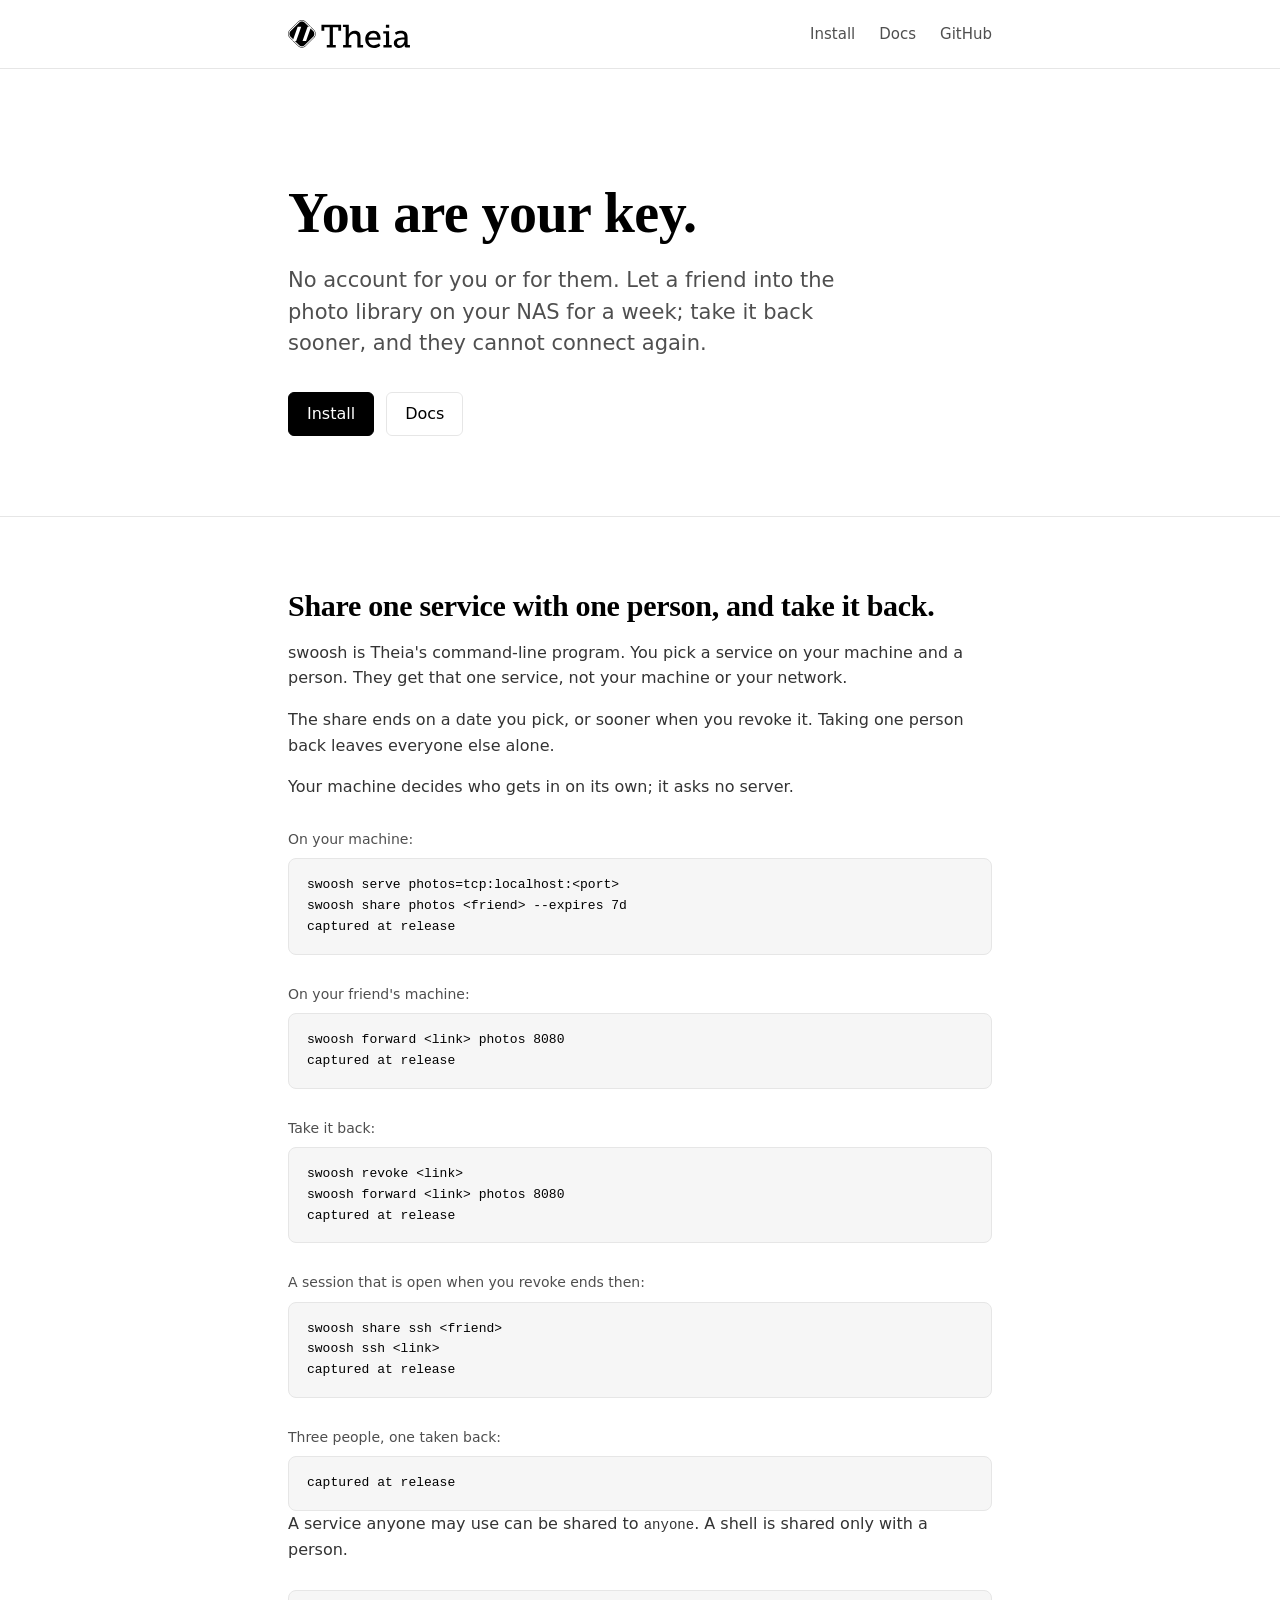
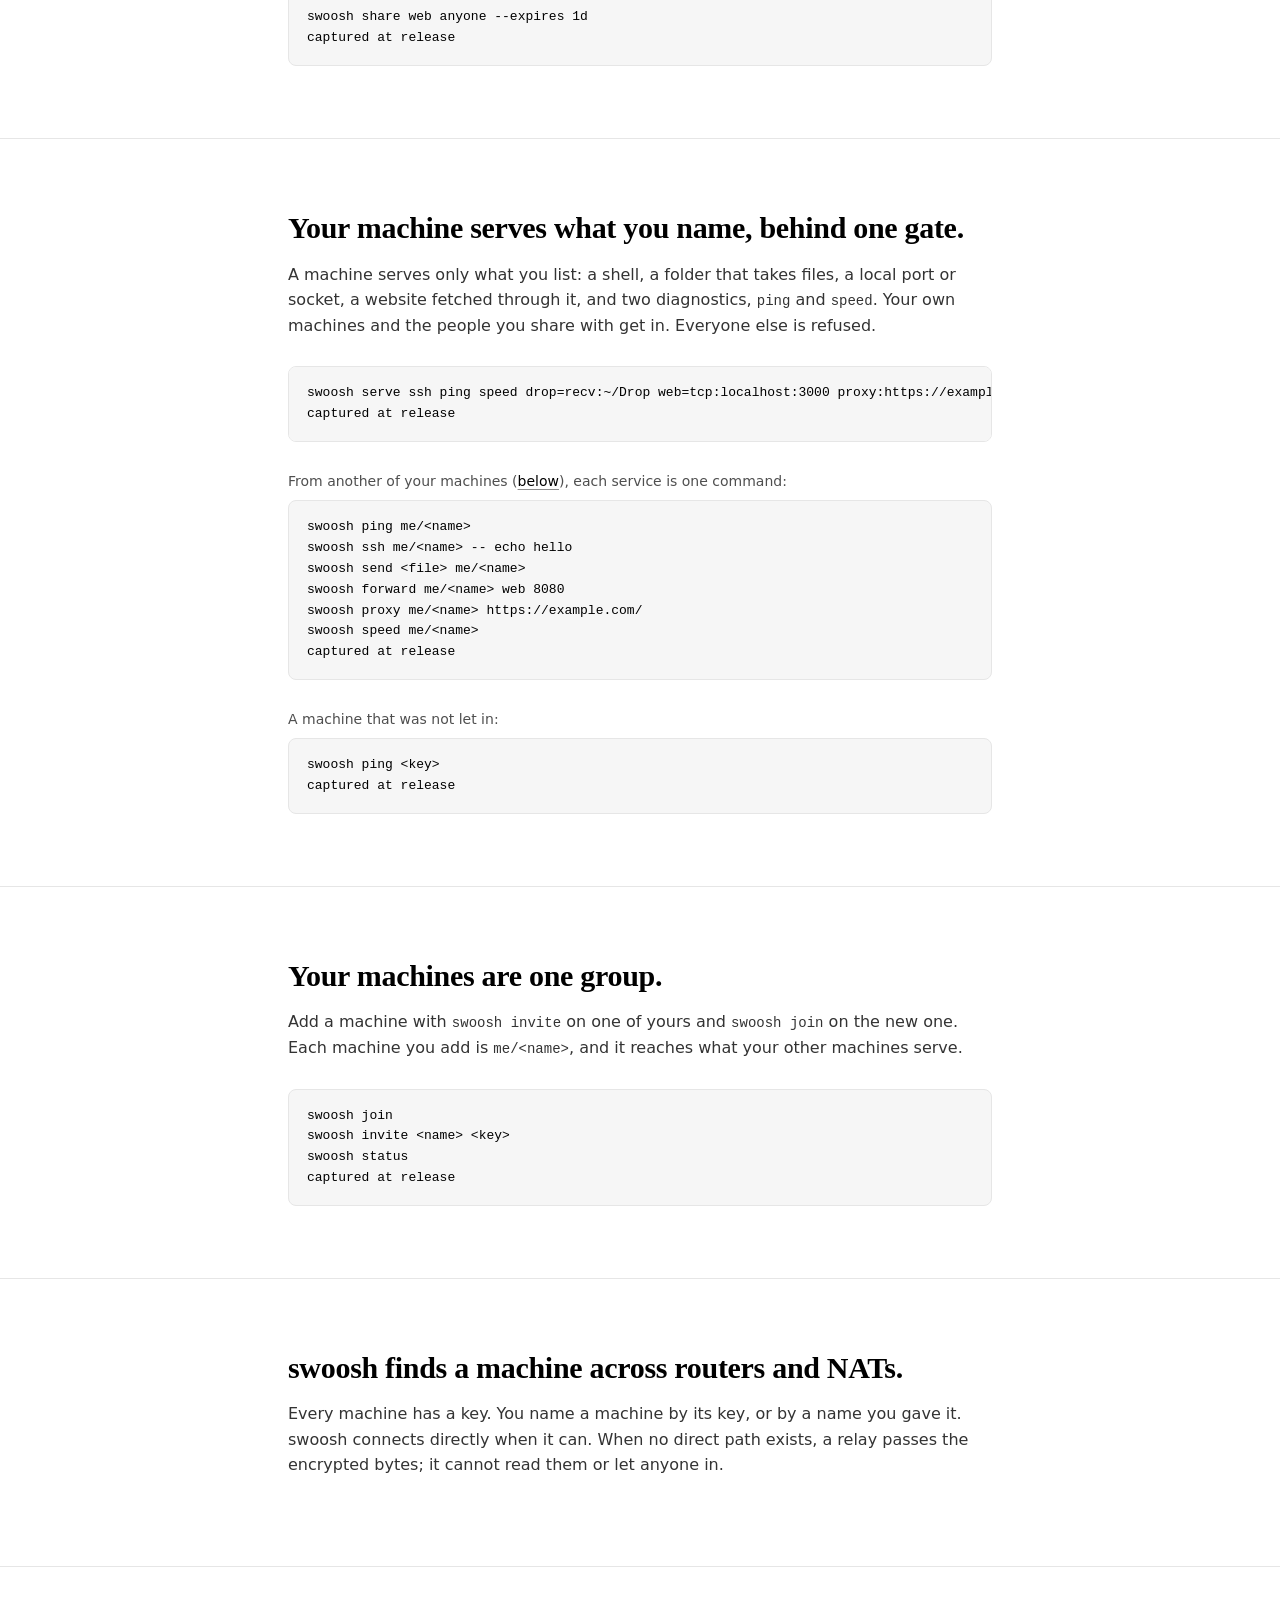
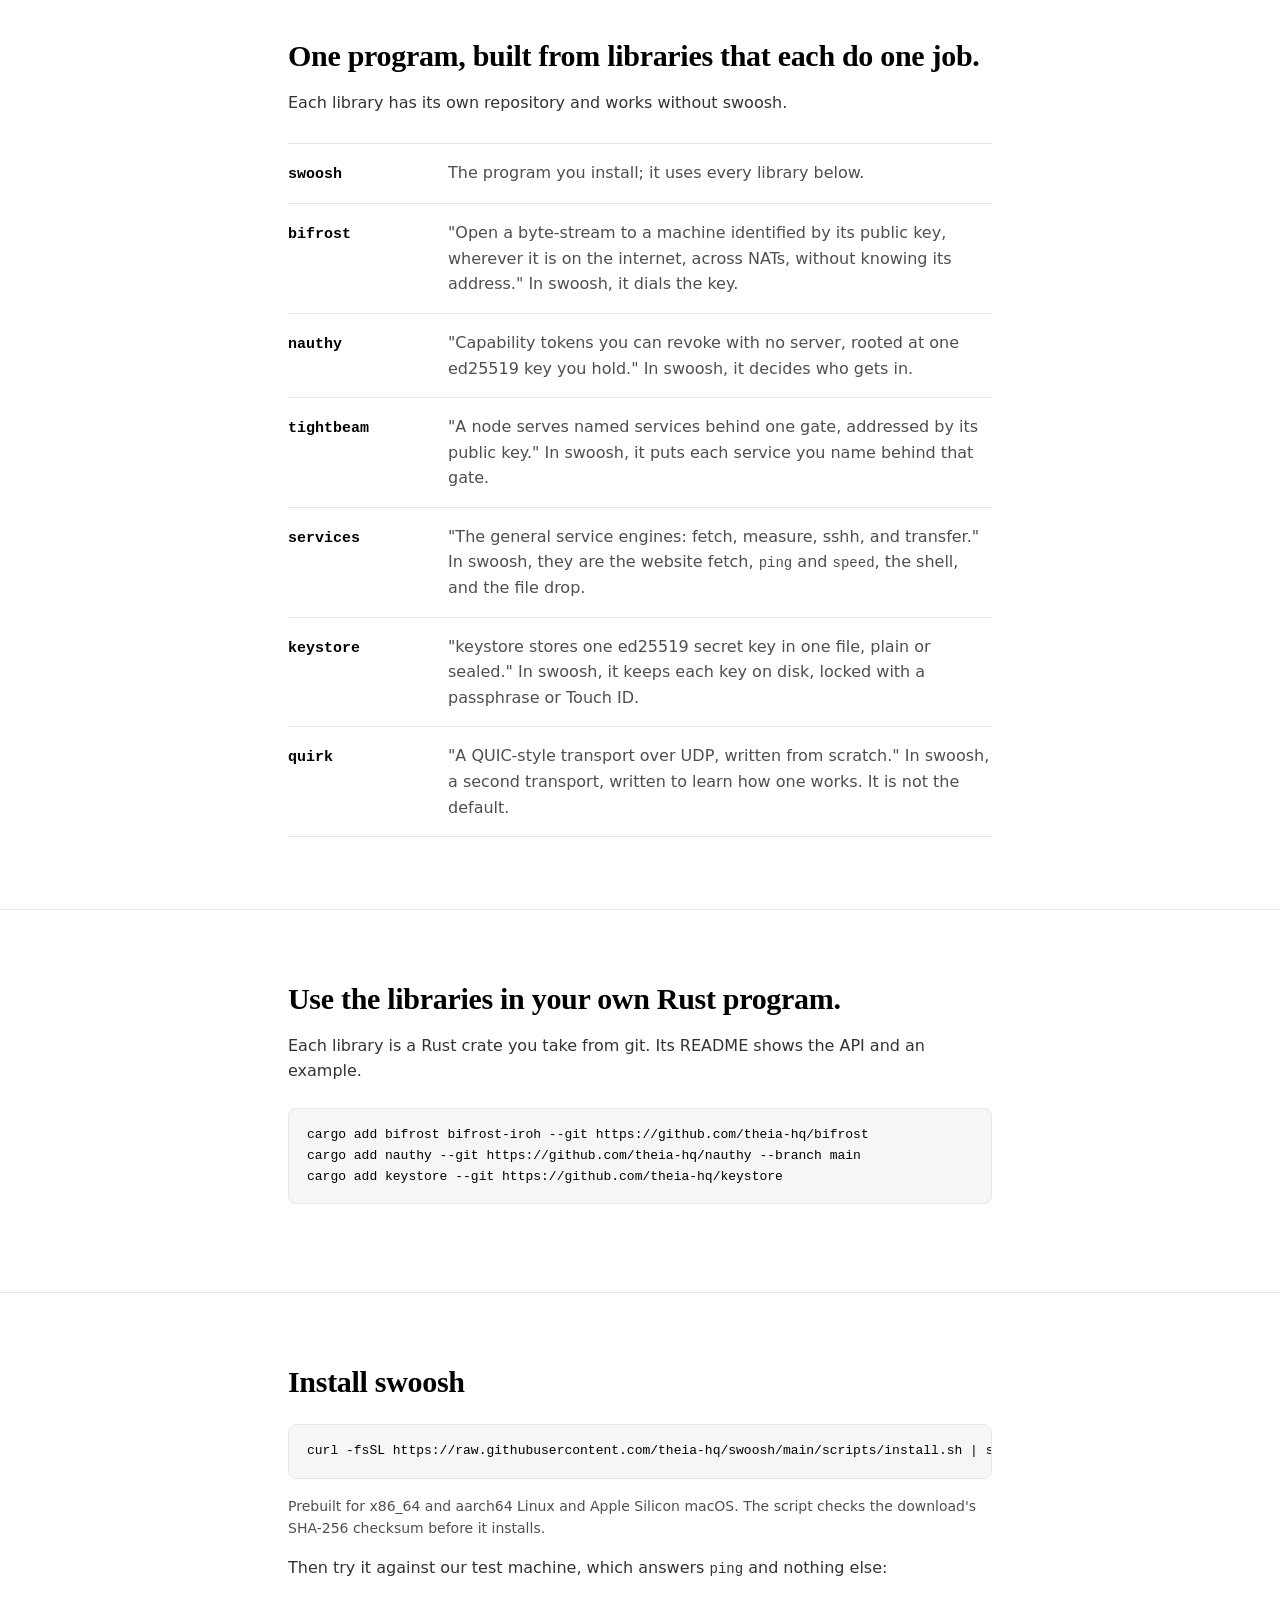
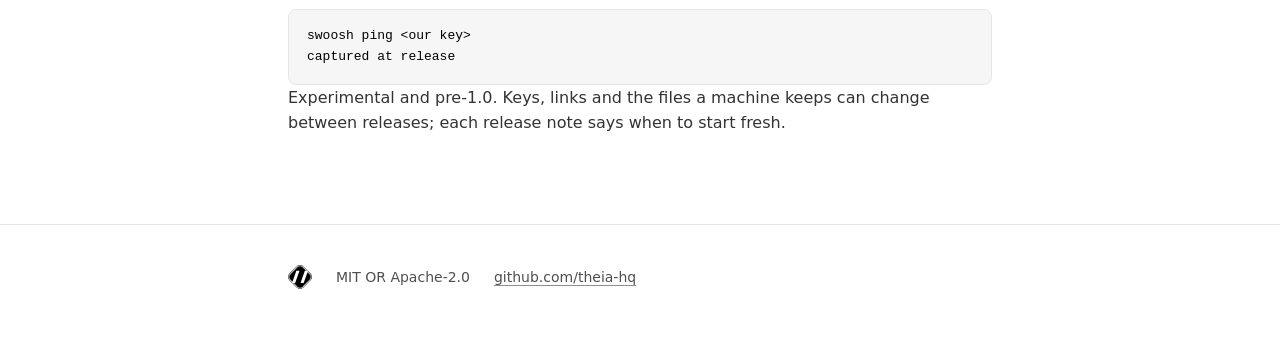
==== index.html @ 01c1840d "Add the org landing page" ====
<!doctype html>
<html lang="en">
<head>
  <meta charset="utf-8">
  <meta name="viewport" content="width=device-width, initial-scale=1">
  <meta name="color-scheme" content="light dark">
  <meta name="theme-color" media="(prefers-color-scheme: light)" content="#ffffff">
  <meta name="theme-color" media="(prefers-color-scheme: dark)" content="#000000">

  <title>Theia: you are your key</title>
  <meta name="description" content="Share one service on your machine with one person until a date you pick, and take it back. No account for either of you.">
  <meta property="og:type" content="website">
  <meta property="og:title" content="Theia">
  <meta property="og:description" content="Share one service on your machine with one person until a date you pick, and take it back. No account for either of you.">

  <link rel="icon" href="favicon.ico" sizes="any">
  <link rel="apple-touch-icon" href="apple-touch-icon.png">

  <link rel="stylesheet" href="style.css">
</head>
<body>

<header class="site-header">
  <div class="wrap site-header__inner">
    <a class="brand" href="./">
      <picture>
        <source srcset="assets/logo-white.svg" media="(prefers-color-scheme: dark)">
        <img src="assets/logo.svg" alt="Theia" width="895" height="205">
      </picture>
    </a>
    <nav aria-label="Primary">
      <ul class="nav">
        <li><a href="#install">Install</a></li>
        <li><a href="https://github.com/theia-hq/swoosh/blob/main/docs/getting-started.md">Docs</a></li>
        <li><a href="https://github.com/theia-hq">GitHub</a></li>
      </ul>
    </nav>
  </div>
</header>

<main>

  <section class="hero" aria-labelledby="hero-title">
    <div class="wrap">
      <h1 id="hero-title">You are your key.</h1>
      <p class="lede">No account for you or for them. Let a friend into the photo library on your NAS for a week; take it back sooner, and they cannot connect again.</p>
      <p class="actions">
        <a class="button" href="#install">Install</a>
        <a class="button button--quiet" href="https://github.com/theia-hq/swoosh/blob/main/docs/getting-started.md">Docs</a>
      </p>
    </div>
  </section>

  <section id="share" aria-labelledby="share-title">
    <div class="wrap">
      <h2 id="share-title">Share one service with one person, and take it back.</h2>
      <p>swoosh is Theia's command-line program. You pick a service on your machine and a person. They get that one service, not your machine or your network.</p>
      <p>The share ends on a date you pick, or sooner when you revoke it. Taking one person back leaves everyone else alone.</p>
      <p>Your machine decides who gets in on its own; it asks no server.</p>

      <figure class="term">
        <figcaption>On your machine:</figcaption>
        <pre><code>swoosh serve photos=tcp:localhost:&lt;port&gt;
swoosh share photos &lt;friend&gt; --expires 7d
captured at release</code></pre>
      </figure>

      <figure class="term">
        <figcaption>On your friend's machine:</figcaption>
        <pre><code>swoosh forward &lt;link&gt; photos 8080
captured at release</code></pre>
      </figure>

      <figure class="term">
        <figcaption>Take it back:</figcaption>
        <pre><code>swoosh revoke &lt;link&gt;
swoosh forward &lt;link&gt; photos 8080
captured at release</code></pre>
      </figure>

      <figure class="term">
        <figcaption>A session that is open when you revoke ends then:</figcaption>
        <pre><code>swoosh share ssh &lt;friend&gt;
swoosh ssh &lt;link&gt;
captured at release</code></pre>
      </figure>

      <figure class="term">
        <figcaption>Three people, one taken back:</figcaption>
        <pre><code>captured at release</code></pre>
      </figure>

      <p>A service anyone may use can be shared to <code>anyone</code>. A shell is shared only with a person.</p>

      <figure class="term">
        <pre><code>swoosh share web anyone --expires 1d
captured at release</code></pre>
      </figure>

    </div>
  </section>

  <section id="serve" aria-labelledby="serve-title">
    <div class="wrap">
      <h2 id="serve-title">Your machine serves what you name, behind one gate.</h2>
      <p>A machine serves only what you list: a shell, a folder that takes files, a local port or socket, a website fetched through it, and two diagnostics, <code>ping</code> and <code>speed</code>. Your own machines and the people you share with get in. Everyone else is refused.</p>

      <figure class="term">
        <pre><code>swoosh serve ssh ping speed drop=recv:~/Drop web=tcp:localhost:3000 proxy:https://example.com
captured at release</code></pre>
      </figure>

      <figure class="term">
        <figcaption>From another of your machines (<a href="#machines">below</a>), each service is one command:</figcaption>
        <pre><code>swoosh ping me/&lt;name&gt;
swoosh ssh me/&lt;name&gt; -- echo hello
swoosh send &lt;file&gt; me/&lt;name&gt;
swoosh forward me/&lt;name&gt; web 8080
swoosh proxy me/&lt;name&gt; https://example.com/
swoosh speed me/&lt;name&gt;
captured at release</code></pre>
      </figure>

      <figure class="term">
        <figcaption>A machine that was not let in:</figcaption>
        <pre><code>swoosh ping &lt;key&gt;
captured at release</code></pre>
      </figure>
    </div>
  </section>

  <section id="machines" aria-labelledby="machines-title">
    <div class="wrap">
      <h2 id="machines-title">Your machines are one group.</h2>
      <p>Add a machine with <code>swoosh invite</code> on one of yours and <code>swoosh join</code> on the new one. Each machine you add is <code>me/&lt;name&gt;</code>, and it reaches what your other machines serve.</p>

      <figure class="term">
        <pre><code>swoosh join
swoosh invite &lt;name&gt; &lt;key&gt;
swoosh status
captured at release</code></pre>
      </figure>
    </div>
  </section>

  <section id="reach" aria-labelledby="reach-title">
    <div class="wrap">
      <h2 id="reach-title">swoosh finds a machine across routers and NATs.</h2>
      <p>Every machine has a key. You name a machine by its key, or by a name you gave it. swoosh connects directly when it can. When no direct path exists, a relay passes the encrypted bytes; it cannot read them or let anyone in.</p>
    </div>
  </section>

  <section id="family" aria-labelledby="family-title">
    <div class="wrap">
      <h2 id="family-title">One program, built from libraries that each do one job.</h2>
      <p>Each library has its own repository and works without swoosh.</p>
      <dl class="family">
        <div class="family__item">
          <dt><a href="https://github.com/theia-hq/swoosh">swoosh</a></dt>
          <dd>The program you install; it uses every library below.</dd>
        </div>
        <div class="family__item">
          <dt><a href="https://github.com/theia-hq/bifrost">bifrost</a></dt>
          <dd>"Open a byte-stream to a machine identified by its public key, wherever it is on the internet, across NATs, without knowing its address." In swoosh, it dials the key.</dd>
        </div>
        <div class="family__item">
          <dt><a href="https://github.com/theia-hq/nauthy">nauthy</a></dt>
          <dd>"Capability tokens you can revoke with no server, rooted at one ed25519 key you hold." In swoosh, it decides who gets in.</dd>
        </div>
        <div class="family__item">
          <dt><a href="https://github.com/theia-hq/tightbeam">tightbeam</a></dt>
          <dd>"A node serves named services behind one gate, addressed by its public key." In swoosh, it puts each service you name behind that gate.</dd>
        </div>
        <div class="family__item">
          <dt><a href="https://github.com/theia-hq/services">services</a></dt>
          <dd>"The general service engines: fetch, measure, sshh, and transfer." In swoosh, they are the website fetch, <code>ping</code> and <code>speed</code>, the shell, and the file drop.</dd>
        </div>
        <div class="family__item">
          <dt><a href="https://github.com/theia-hq/keystore">keystore</a></dt>
          <dd>"keystore stores one ed25519 secret key in one file, plain or sealed." In swoosh, it keeps each key on disk, locked with a passphrase or Touch ID.</dd>
        </div>
        <div class="family__item">
          <dt><a href="https://github.com/theia-hq/quirk">quirk</a></dt>
          <dd>"A QUIC-style transport over UDP, written from scratch." In swoosh, a second transport, written to learn how one works. It is not the default.</dd>
        </div>
      </dl>
    </div>
  </section>

  <section id="builders" aria-labelledby="builders-title">
    <div class="wrap">
      <h2 id="builders-title">Use the libraries in your own Rust program.</h2>
      <p>Each library is a Rust crate you take from git. Its README shows the API and an example.</p>
      <pre class="code"><code>cargo add bifrost bifrost-iroh --git https://github.com/theia-hq/bifrost
cargo add nauthy --git https://github.com/theia-hq/nauthy --branch main
cargo add keystore --git https://github.com/theia-hq/keystore</code></pre>
    </div>
  </section>


  <section id="install" aria-labelledby="install-title">
    <div class="wrap">
      <h2 id="install-title">Install swoosh</h2>
      <pre class="code"><code>curl -fsSL https://raw.githubusercontent.com/theia-hq/swoosh/main/scripts/install.sh | sh</code></pre>
      <p class="meta">Prebuilt for x86_64 and aarch64 Linux and Apple Silicon macOS. The script checks the download's SHA-256 checksum before it installs.</p>

      <p>Then try it against our test machine, which answers <code>ping</code> and nothing else:</p>
      <figure class="term">
        <pre><code>swoosh ping &lt;our key&gt;
captured at release</code></pre>
      </figure>

      <p>Experimental and pre-1.0. Keys, links and the files a machine keeps can change between releases; each release note says when to start fresh.</p>
    </div>
  </section>

</main>

<footer class="site-footer">
  <div class="wrap site-footer__inner">
    <picture class="site-footer__mark">
      <source srcset="assets/icon-white.svg" media="(prefers-color-scheme: dark)">
      <img src="assets/icon.svg" alt="" width="234" height="235">
    </picture>
    <p>MIT OR Apache-2.0</p>
    <p><a href="https://github.com/theia-hq">github.com/theia-hq</a></p>
  </div>
</footer>

</body>
</html>
---- style.css ----
/*
 * The org page. Monochrome to match the mark: black, white, and the brand greys #333333, #4F4F4F, #8D8D8D.
 * System fonts only: nothing on this page is loaded from anyone else (org-site.md, "No third-party requests").
 */

/* Palette. #8D8D8D is about 3.3:1 on white, under AA for body text, so light mode keeps it to rules and
   small meta; #4F4F4F carries secondary text. The hairline and code-surface greys are not brand greys:
   they are the lightest tones that still read as a line or a panel. */
:root {
  color-scheme: light dark;

  --bg: #ffffff;
  --fg: #000000;
  --text: #333333;
  --text-2: #4f4f4f;
  --muted: #8d8d8d;
  --rule: #e6e6e6;
  --surface: #f6f6f6;
  --surface-rule: #e6e6e6;

  --sans: system-ui, -apple-system, "Segoe UI", Roboto, "Helvetica Neue", Arial, sans-serif;
  --serif: ui-serif, "Iowan Old Style", "Charter", Georgia, Cambria, "Times New Roman", serif;
  --mono: ui-monospace, "SF Mono", SFMono-Regular, Menlo, Consolas, "Liberation Mono", monospace;

  /* One column, narrow enough to read in one pass; the 16px gutter holds at phone width. */
  --measure: 44rem;
  --gutter: 16px;
}

/* Dark mirrors the palette: on black, #8D8D8D clears AA (about 6.3:1), so it carries secondary text here.
   Body text is a step off pure white so long passages do not glare. */
@media (prefers-color-scheme: dark) {
  :root {
    --bg: #000000;
    --fg: #ffffff;
    --text: #e6e6e6;
    --text-2: #8d8d8d;
    --muted: #8d8d8d;
    --rule: #333333;
    --surface: #111111;
    --surface-rule: #333333;
  }
}

*,
*::before,
*::after {
  box-sizing: border-box;
}

html {
  -webkit-text-size-adjust: 100%;
  text-size-adjust: 100%;
}

body {
  margin: 0;
  background: var(--bg);
  color: var(--text);
  font-family: var(--sans);
  font-size: 1rem;
  line-height: 1.6;
  -webkit-font-smoothing: antialiased;
  /* A long token in copy must wrap, never push the page sideways on a phone. */
  overflow-wrap: break-word;
}

img {
  display: block;
  max-width: 100%;
  height: auto;
}

.wrap {
  max-width: calc(var(--measure) + 2 * var(--gutter));
  margin: 0 auto;
  padding: 0 var(--gutter);
}

/* Links: underlined and in the text color, so they read as links without a hue the palette lacks. */
a {
  color: var(--fg);
  text-decoration: underline;
  text-decoration-thickness: 1px;
  text-underline-offset: 0.2em;
  text-decoration-color: var(--muted);
}

a:hover {
  text-decoration-color: currentColor;
}

:focus-visible {
  outline: 2px solid var(--fg);
  outline-offset: 3px;
  border-radius: 2px;
}

/* Headings in a serif, set against sans body text; Roboto Slab would go here only if self-hosted. */
h1,
h2 {
  font-family: var(--serif);
  color: var(--fg);
  font-weight: 600;
  letter-spacing: -0.01em;
  line-height: 1.15;
  text-wrap: balance;
}

h1 {
  font-size: clamp(2.25rem, 1.6rem + 3vw, 3.5rem);
  margin: 0 0 1.25rem;
}

h2 {
  font-size: clamp(1.5rem, 1.3rem + 1vw, 1.875rem);
  margin: 0 0 1rem;
}

p {
  margin: 0 0 1rem;
}

/* Header: the wordmark and three links on one line, wrapping under it on the narrowest phones. */
.site-header {
  border-bottom: 1px solid var(--rule);
}

.site-header__inner {
  display: flex;
  flex-wrap: wrap;
  align-items: center;
  justify-content: space-between;
  gap: 0.75rem 1.5rem;
  padding-top: 1.25rem;
  padding-bottom: 1.25rem;
}

.brand {
  display: block;
  text-decoration: none;
}

.brand img {
  height: 28px;
  width: auto;
}

.nav {
  display: flex;
  gap: 1.5rem;
  margin: 0;
  padding: 0;
  list-style: none;
  font-size: 0.9375rem;
}

.nav a {
  color: var(--text-2);
  text-decoration: none;
}

.nav a:hover {
  color: var(--fg);
}

/* Hero: the H1 and the subline own the first screen; nothing decorates them. */
.hero {
  padding: clamp(3.5rem, 10vw, 7rem) 0 clamp(3rem, 8vw, 5rem);
}

.lede {
  font-size: clamp(1.125rem, 1.05rem + 0.4vw, 1.3125rem);
  line-height: 1.5;
  color: var(--text-2);
  max-width: 36rem;
  margin-bottom: 2rem;
}

.actions {
  display: flex;
  flex-wrap: wrap;
  gap: 0.75rem;
  margin: 0;
}

.button {
  display: inline-block;
  padding: 0.625rem 1.125rem;
  border: 1px solid var(--fg);
  border-radius: 6px;
  background: var(--fg);
  color: var(--bg);
  font-weight: 500;
  text-decoration: none;
  line-height: 1.4;
}

.button:hover {
  background: var(--text);
  border-color: var(--text);
}

.button--quiet {
  background: transparent;
  color: var(--fg);
  border-color: var(--rule);
}

.button--quiet:hover {
  background: transparent;
  border-color: var(--fg);
}

/* Sections: one hairline between each, and room to breathe; no cards, no icons. */
main > section:not(.hero) {
  border-top: 1px solid var(--rule);
  padding: clamp(2.75rem, 7vw, 4.5rem) 0;
}

/* Transcripts and code: plain text in <pre>, selectable and copyable. A long line scrolls inside its own
   block so the page itself never scrolls sideways. */
pre {
  margin: 0;
  padding: 1rem 1.125rem;
  overflow-x: auto;
  background: var(--surface);
  border: 1px solid var(--surface-rule);
  border-radius: 8px;
  color: var(--fg);
  font-family: var(--mono);
  font-size: 0.8125rem;
  line-height: 1.6;
  tab-size: 4;
  -webkit-overflow-scrolling: touch;
}

pre code {
  font: inherit;
  white-space: pre;
}

code {
  font-family: var(--mono);
  font-size: 0.875em;
}

/* Inline code in copy may hold a key or a URL; let it break rather than overflow. */
p code {
  overflow-wrap: anywhere;
}

pre.code {
  margin: 1.5rem 0 1rem;
}

.term {
  margin: 1.75rem 0 0;
}

.term figcaption {
  margin-bottom: 0.5rem;
  color: var(--text-2);
  font-size: 0.875rem;
}

.meta {
  color: var(--text-2);
  font-size: 0.875rem;
}

/* The limit: set apart by a rule on the left, not by color, so it reads as a plain statement of fact. */
.note {
  border-left: 2px solid var(--fg);
  padding: 0.25rem 0 0.25rem 1.25rem;
}

.note p:last-child {
  margin-bottom: 0;
}

/* The family: a definition list, one row per repo; two columns once there is room for them. */
.family {
  display: grid;
  grid-template-columns: 1fr;
  gap: 0;
  margin: 1.75rem 0 0;
  border-top: 1px solid var(--rule);
}

.family__item {
  display: grid;
  grid-template-columns: 1fr;
  gap: 0.25rem;
  padding: 1rem 0;
  border-bottom: 1px solid var(--rule);
}

.family dt {
  font-family: var(--mono);
  font-size: 0.9375rem;
  font-weight: 600;
}

.family dt a {
  text-decoration: none;
}

.family dt a:hover {
  text-decoration: underline;
}

.family dd {
  margin: 0;
  color: var(--text-2);
}

@media (min-width: 40rem) {
  .family__item {
    grid-template-columns: 8.5rem 1fr;
    gap: 1.5rem;
    align-items: baseline;
  }
}

/* Footer: small, quiet, the mark once more. */
.site-footer {
  border-top: 1px solid var(--rule);
  padding: 2.5rem 0 3rem;
  color: var(--text-2);
  font-size: 0.875rem;
}

.site-footer__inner {
  display: flex;
  flex-wrap: wrap;
  align-items: center;
  gap: 0.5rem 1.5rem;
}

.site-footer__inner p {
  margin: 0;
}

.site-footer__mark img {
  width: 24px;
  height: 24px;
}

.site-footer a {
  color: var(--text-2);
}

/* 404: one line and a way home, centered in the first screen. */
.notfound {
  padding: clamp(4rem, 14vw, 9rem) 0;
}
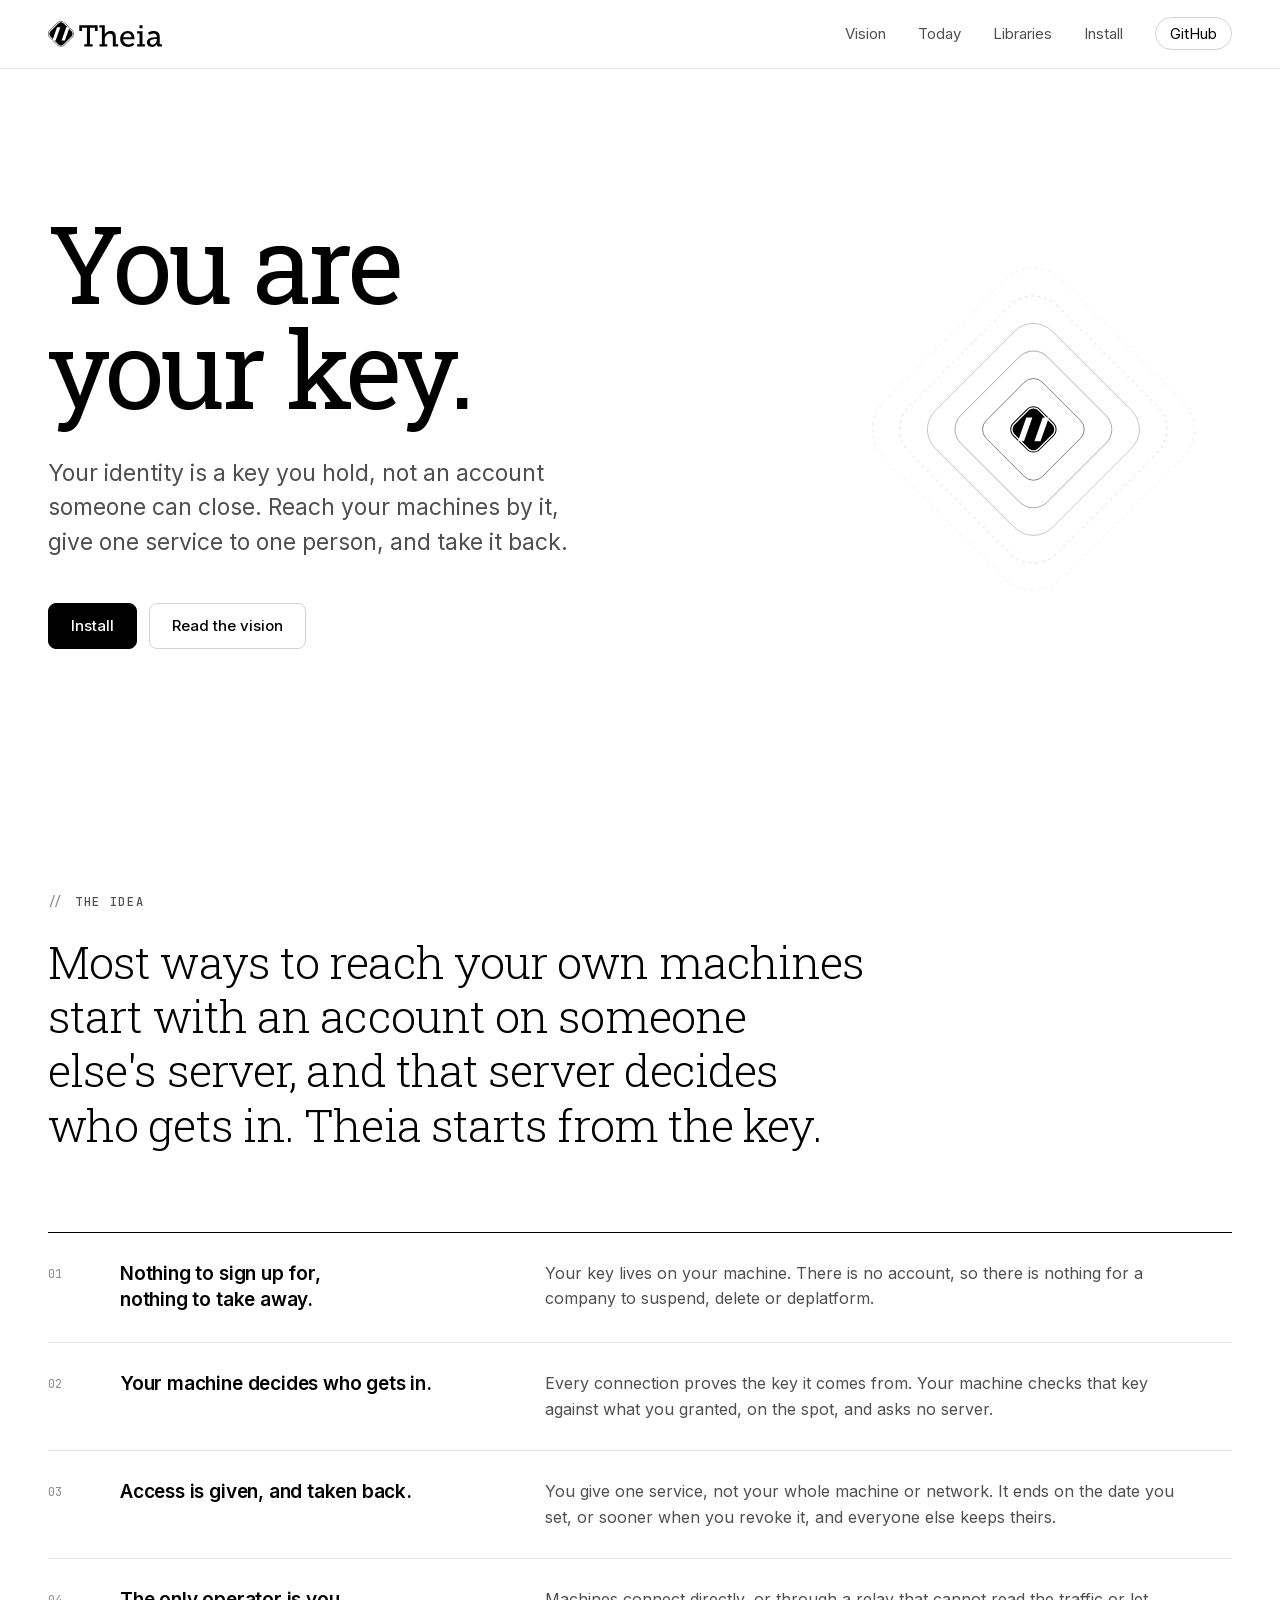
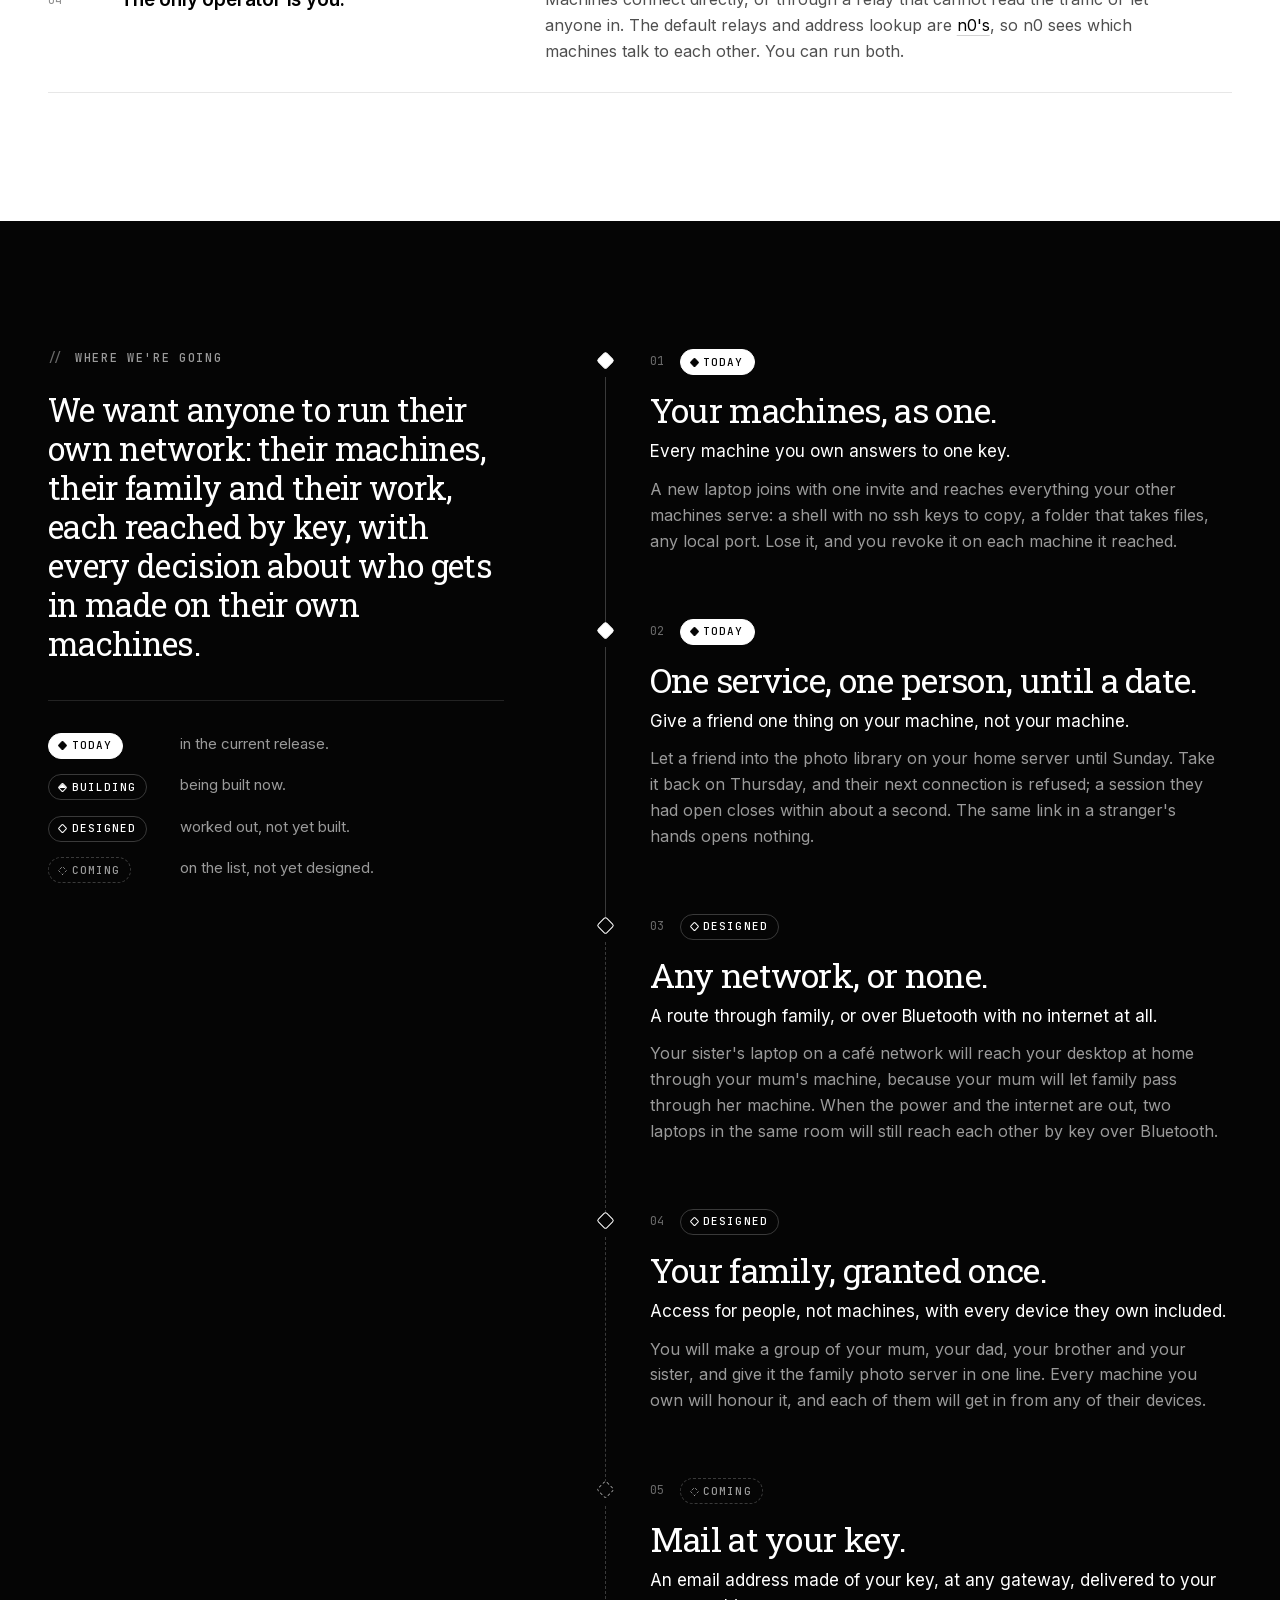
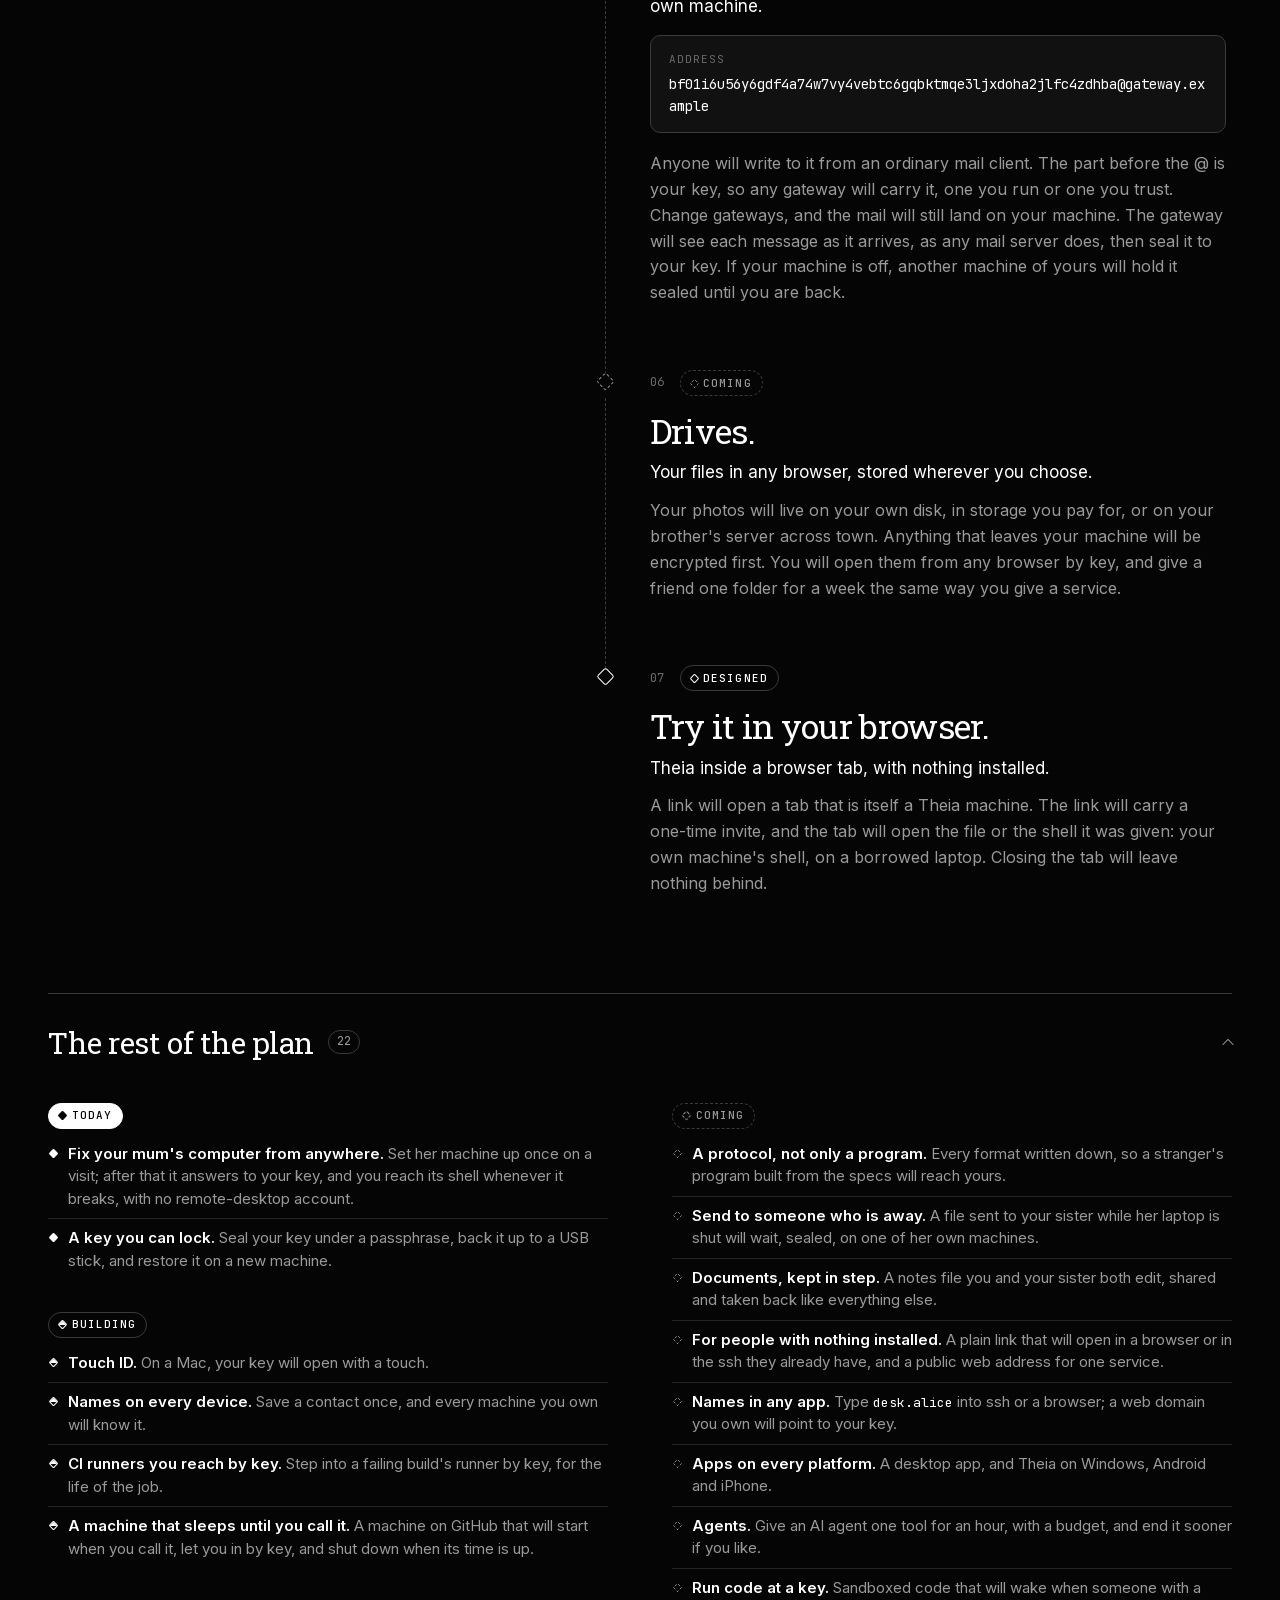
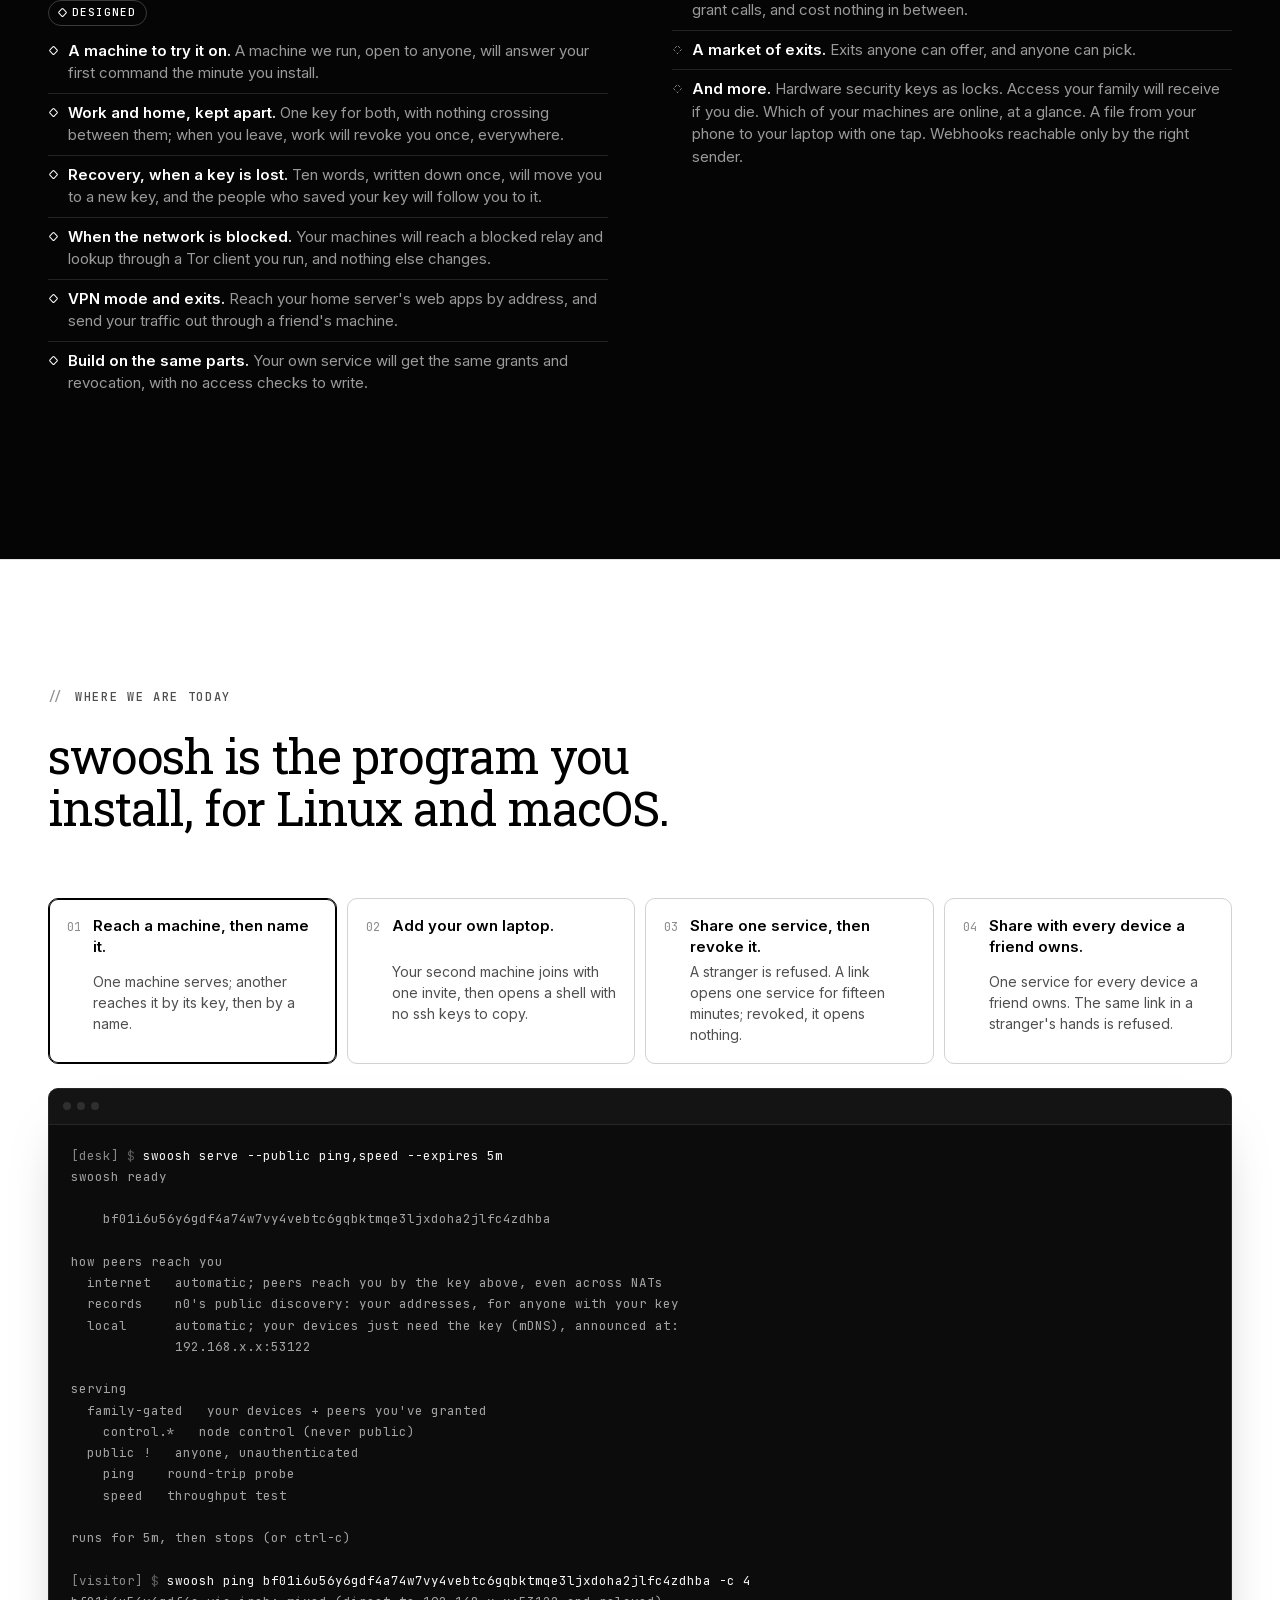
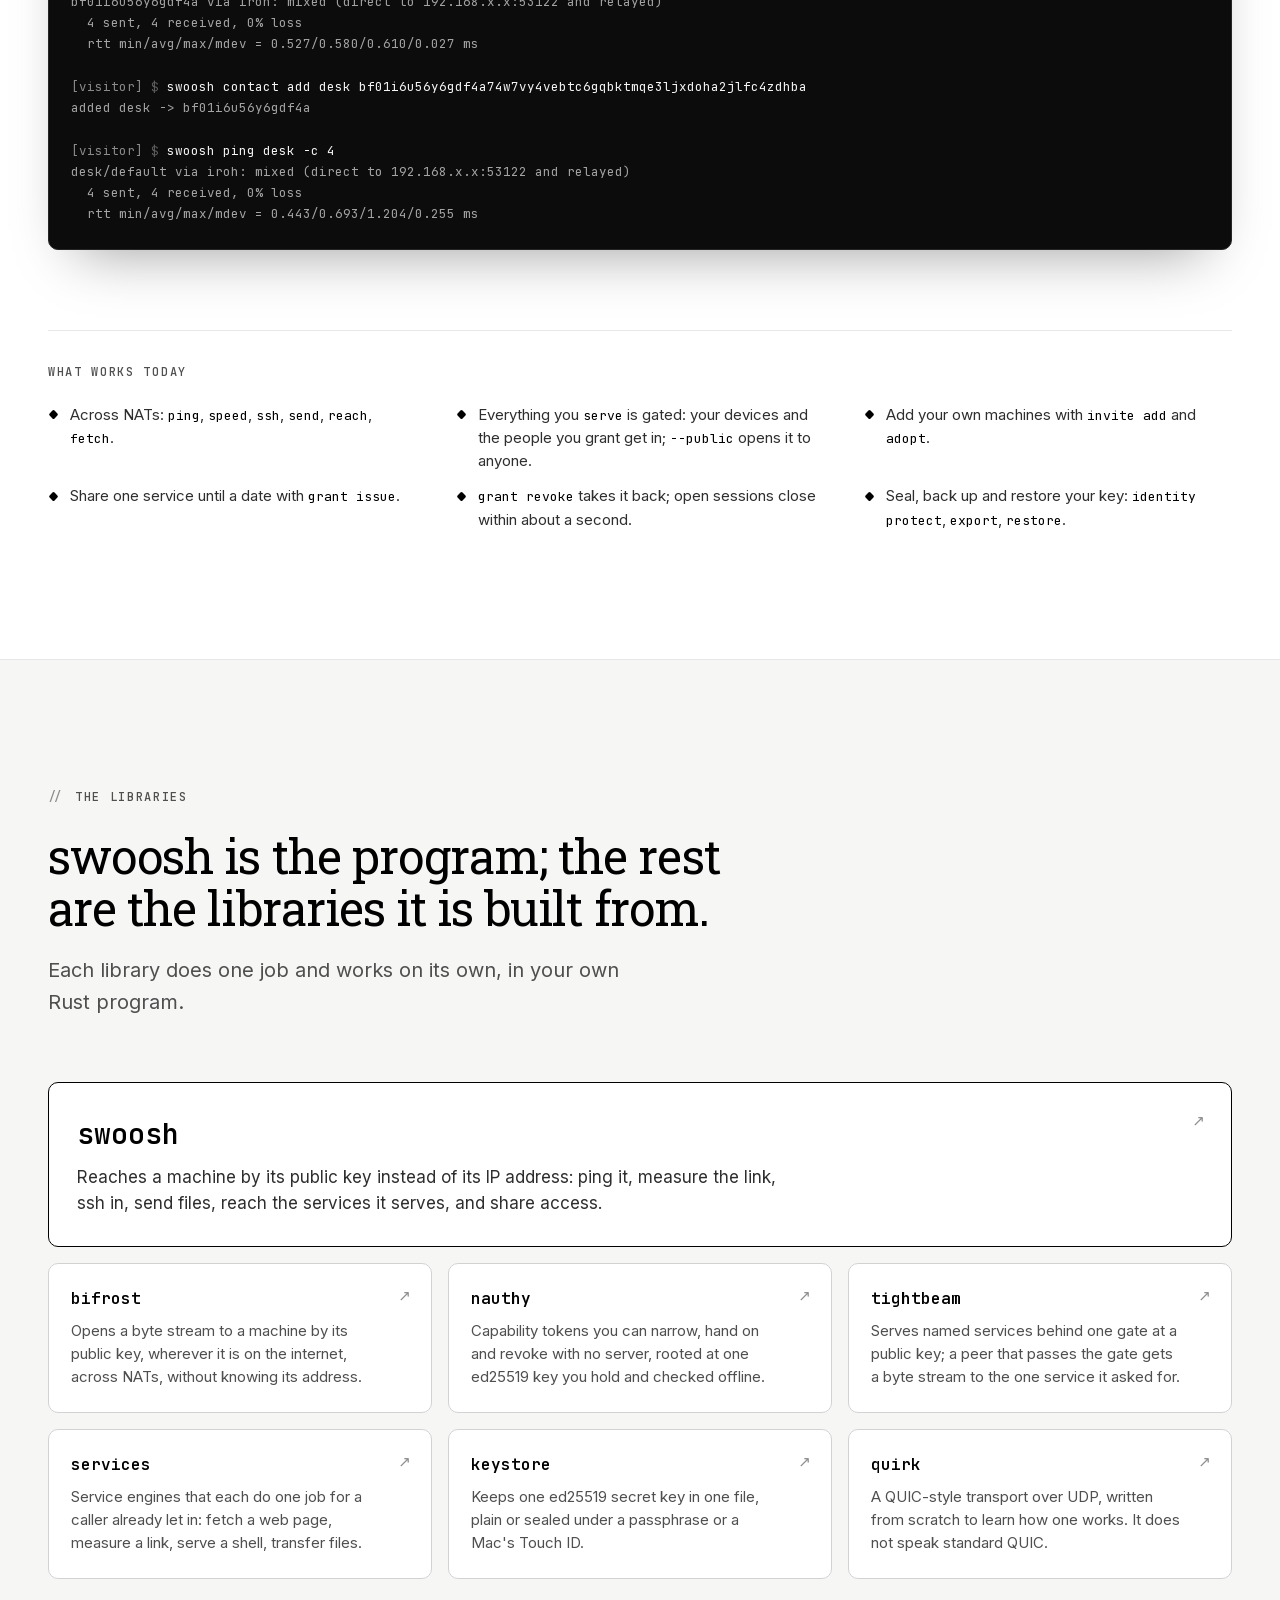
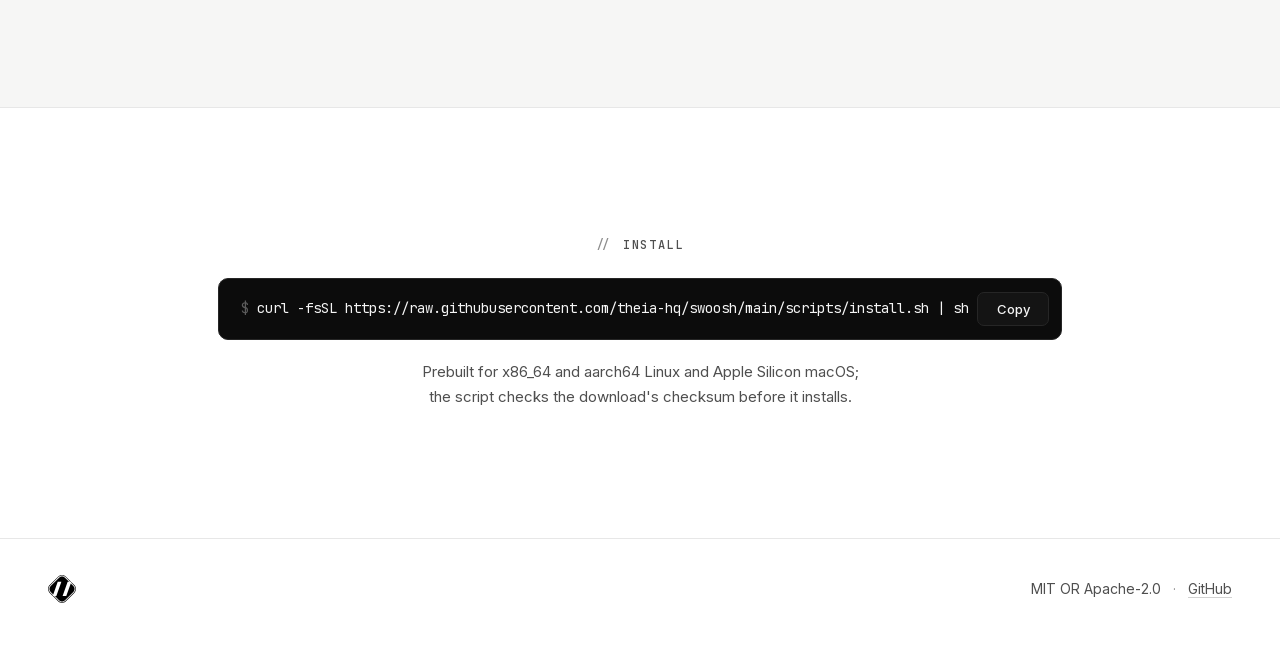
==== commit 8e3d764d: "Rebuild the landing page around the vision and what ships today" ====
--- a/index.html
+++ b/index.html
@@ -8,21 +8,30 @@
   <meta name="theme-color" media="(prefers-color-scheme: dark)" content="#000000">
 
   <title>Theia: you are your key</title>
-  <meta name="description" content="Share one service on your machine with one person until a date you pick, and take it back. No account for either of you.">
+  <meta name="description" content="Theia makes your identity a key you hold: reach your machines by it, give one service to one person until a date, and take it back, with no account anywhere.">
   <meta property="og:type" content="website">
-  <meta property="og:title" content="Theia">
-  <meta property="og:description" content="Share one service on your machine with one person until a date you pick, and take it back. No account for either of you.">
+  <meta property="og:title" content="Theia: you are your key">
+  <meta property="og:description" content="Theia makes your identity a key you hold: reach your machines by it, give one service to one person until a date, and take it back, with no account anywhere.">
+  <meta property="og:image" content="https://theia-hq.github.io/social-card.png">
+  <meta property="og:image:width" content="1280">
+  <meta property="og:image:height" content="640">
+  <meta property="og:image:alt" content="The Theia mark and name">
+  <meta name="twitter:card" content="summary_large_image">
 
   <link rel="icon" href="favicon.ico" sizes="any">
   <link rel="apple-touch-icon" href="apple-touch-icon.png">
 
+  <link rel="preload" href="assets/fonts/roboto-slab.woff2" as="font" type="font/woff2" crossorigin>
+  <link rel="preload" href="assets/fonts/inter.woff2" as="font" type="font/woff2" crossorigin>
   <link rel="stylesheet" href="style.css">
 </head>
 <body>
 
+<a class="skip" href="#main">Skip to content</a>
+
 <header class="site-header">
-  <div class="wrap site-header__inner">
-    <a class="brand" href="./">
+  <div class="container site-header__inner">
+    <a class="brand" href="./" aria-label="Theia home">
       <picture>
         <source srcset="assets/logo-white.svg" media="(prefers-color-scheme: dark)">
         <img src="assets/logo.svg" alt="Theia" width="895" height="205">
@@ -30,202 +39,463 @@
     </a>
     <nav aria-label="Primary">
       <ul class="nav">
+        <li><a href="#vision">Vision</a></li>
+        <li><a href="#today">Today</a></li>
+        <li><a href="#libraries">Libraries</a></li>
         <li><a href="#install">Install</a></li>
-        <li><a href="https://github.com/theia-hq/swoosh/blob/main/docs/getting-started.md">Docs</a></li>
-        <li><a href="https://github.com/theia-hq">GitHub</a></li>
+        <li><a class="nav__gh" href="https://github.com/theia-hq">GitHub</a></li>
       </ul>
     </nav>
   </div>
 </header>
 
-<main>
-
+<main id="main">
+
+  <!-- Hero -->
   <section class="hero" aria-labelledby="hero-title">
-    <div class="wrap">
-      <h1 id="hero-title">You are your key.</h1>
-      <p class="lede">No account for you or for them. Let a friend into the photo library on your NAS for a week; take it back sooner, and they cannot connect again.</p>
-      <p class="actions">
-        <a class="button" href="#install">Install</a>
-        <a class="button button--quiet" href="https://github.com/theia-hq/swoosh/blob/main/docs/getting-started.md">Docs</a>
-      </p>
+    <div class="container hero__inner">
+      <div class="hero__text">
+        <h1 id="hero-title">You are your key.</h1>
+        <p class="hero__lede">Your identity is a key you hold, not an account someone can close. Reach your machines by it, give one service to one person, and take it back.</p>
+        <p class="hero__actions">
+          <a class="button" href="#install">Install</a>
+          <a class="button button--quiet" href="#vision">Read the vision</a>
+        </p>
+      </div>
+      <svg class="hero__orbit" viewBox="0 0 480 480" aria-hidden="true" focusable="false"><g fill="none" stroke="currentColor" stroke-width="1"><rect x="192" y="192" width="96" height="96" rx="15.36" transform="rotate(45 240 240)" opacity="0.55"/><rect x="166" y="166" width="148" height="148" rx="23.68" transform="rotate(45 240 240)" opacity="0.38"/><rect x="140" y="140" width="200" height="200" rx="32" transform="rotate(45 240 240)" opacity="0.26"/><rect x="114" y="114" width="252" height="252" rx="40.32" transform="rotate(45 240 240)" opacity="0.17" stroke-dasharray="3 5"/><rect x="88" y="88" width="304" height="304" rx="48.64" transform="rotate(45 240 240)" opacity="0.1" stroke-dasharray="3 5"/></g><g transform="translate(212 212) scale(0.23932)"><path fill="currentColor" d="M220.292 83.9088H220.291C224.65 88.2443 228.107 93.4008 230.46 99.0808C232.812 104.76 234.016 110.85 234 116.997L233.988 118.148C233.862 123.905 232.667 129.593 230.462 134.919C228.109 140.6 224.651 145.757 220.291 150.093L220.292 150.094L150.094 220.293L150.095 220.294C145.759 224.654 140.601 228.11 134.921 230.463C129.241 232.816 123.15 234.018 117.002 234.002L117.003 234.003L117.001 234.002L117 234.003V234.002C110.853 234.017 104.764 232.814 99.0847 230.461C93.4051 228.107 88.248 224.651 83.9127 220.292L40.8977 177.285H47.8617L87.3912 216.81L87.3922 216.811C91.2714 220.711 95.8855 223.803 100.967 225.908C106.05 228.013 111.499 229.089 117 229.074H117.003C122.504 229.09 127.954 228.015 133.037 225.91C138.12 223.805 142.735 220.712 146.614 216.811L146.615 216.81L216.807 146.615L216.808 146.614C220.709 142.735 223.801 138.12 225.906 133.037C228.011 127.954 229.086 122.504 229.07 117.003V117C229.085 111.499 228.01 106.05 225.905 100.967C223.8 95.8855 220.708 91.2713 216.808 87.3922L216.807 87.3912L192.964 63.5454L194.784 58.4008L220.292 83.9088ZM117.214 11.7804C121.815 11.7676 126.373 12.6678 130.624 14.4278C134.875 16.188 138.736 18.7737 141.981 22.0353L176.671 56.723H164.513L164.395 57.0561L122.124 176.619L121.889 177.285H152.752L152.87 176.952L190.491 70.5415L212.186 92.236C215.448 95.4812 218.034 99.3415 219.794 103.592C221.554 107.843 222.455 112.401 222.443 117.001L222.434 117.863C222.339 122.171 221.445 126.426 219.794 130.411C218.034 134.662 215.447 138.521 212.186 141.767L212.187 141.768L141.981 211.969C138.736 215.231 134.875 217.816 130.624 219.577C126.374 221.336 121.817 222.235 117.217 222.223L117.218 222.228C112.616 222.24 108.057 221.339 103.805 219.578C99.5538 217.817 95.6928 215.23 92.4469 211.968V211.967L57.766 177.285H69.4897L69.6079 176.952L111.879 57.39L112.114 56.723H81.2506L81.1324 57.0561L43.6253 163.144L22.2502 141.768V141.767C18.9891 138.521 16.4029 134.662 14.6427 130.411C12.8824 126.16 11.9819 121.602 11.9942 117.001C11.9823 112.401 12.8828 107.844 14.6427 103.593C16.4031 99.3423 18.9895 95.4815 22.2511 92.236L92.445 22.0353C95.6906 18.7736 99.5511 16.1881 103.802 14.4278C108.053 12.6678 112.611 11.7678 117.212 11.7804H117.214ZM116.997 0C123.146 -0.0170432 129.239 1.1865 134.92 3.54006C140.601 5.89353 145.758 9.35068 150.094 13.711L193.106 56.723H186.142L146.615 17.1925L146.614 17.1915C142.735 13.2906 138.121 10.1973 133.038 8.09185C127.955 5.98639 122.504 4.91059 117.003 4.92581H117C111.498 4.91085 106.048 5.98646 100.966 8.09185C95.8827 10.1974 91.2678 13.2905 87.3883 17.1915L17.1915 87.3883C13.2904 91.2677 10.1974 95.8827 8.09185 100.966C5.98644 106.048 4.91065 111.498 4.92581 117V117.003C4.90993 122.504 5.98512 127.954 8.0899 133.037C10.1947 138.12 13.2872 142.735 17.1876 146.614L17.1886 146.615L41.0374 170.462L39.219 175.607L13.7042 150.098C9.34573 145.761 5.89034 140.603 3.53811 134.922C1.18582 129.241 -0.0170437 123.149 0 117C-0.0157974 110.852 1.18781 104.761 3.54104 99.0817C5.74756 93.7562 8.92432 88.8909 12.9054 84.731L13.712 83.9078L83.9058 13.711C88.2413 9.35133 93.3986 5.89448 99.0788 3.54104C104.759 1.18781 110.849 -0.0149063 116.997 0.000976569V0Z"/></g></svg>
     </div>
   </section>
 
-  <section id="share" aria-labelledby="share-title">
-    <div class="wrap">
-      <h2 id="share-title">Share one service with one person, and take it back.</h2>
-      <p>swoosh is Theia's command-line program. You pick a service on your machine and a person. They get that one service, not your machine or your network.</p>
-      <p>The share ends on a date you pick, or sooner when you revoke it. Taking one person back leaves everyone else alone.</p>
-      <p>Your machine decides who gets in on its own; it asks no server.</p>
-
-      <figure class="term">
-        <figcaption>On your machine:</figcaption>
-        <pre><code>swoosh serve photos=tcp:localhost:&lt;port&gt;
-swoosh share photos &lt;friend&gt; --expires 7d
-captured at release</code></pre>
-      </figure>
-
-      <figure class="term">
-        <figcaption>On your friend's machine:</figcaption>
-        <pre><code>swoosh forward &lt;link&gt; photos 8080
-captured at release</code></pre>
-      </figure>
-
-      <figure class="term">
-        <figcaption>Take it back:</figcaption>
-        <pre><code>swoosh revoke &lt;link&gt;
-swoosh forward &lt;link&gt; photos 8080
-captured at release</code></pre>
-      </figure>
-
-      <figure class="term">
-        <figcaption>A session that is open when you revoke ends then:</figcaption>
-        <pre><code>swoosh share ssh &lt;friend&gt;
-swoosh ssh &lt;link&gt;
-captured at release</code></pre>
-      </figure>
-
-      <figure class="term">
-        <figcaption>Three people, one taken back:</figcaption>
-        <pre><code>captured at release</code></pre>
-      </figure>
-
-      <p>A service anyone may use can be shared to <code>anyone</code>. A shell is shared only with a person.</p>
-
-      <figure class="term">
-        <pre><code>swoosh share web anyone --expires 1d
-captured at release</code></pre>
-      </figure>
-
+  <!-- The idea -->
+  <section id="idea" class="section" aria-labelledby="idea-title">
+    <div class="container">
+      <h2 id="idea-title" class="eyebrow"><span aria-hidden="true">//</span> The idea</h2>
+      <p class="manifesto">Most ways to reach your own machines start with an account on someone else's server, and that server decides who gets in. Theia starts from the key.</p>
+
+      <ol class="principles">
+        <li class="principle">
+          <span class="principle__num" aria-hidden="true">01</span>
+          <h3>Nothing to sign up for, nothing to take away.</h3>
+          <p>Your key lives on your machine. There is no account, so there is nothing for a company to suspend, delete or deplatform.</p>
+        </li>
+        <li class="principle">
+          <span class="principle__num" aria-hidden="true">02</span>
+          <h3>Your machine decides who gets in.</h3>
+          <p>Every connection proves the key it comes from. Your machine checks that key against what you granted, on the spot, and asks no server.</p>
+        </li>
+        <li class="principle">
+          <span class="principle__num" aria-hidden="true">03</span>
+          <h3>Access is given, and taken back.</h3>
+          <p>You give one service, not your whole machine or network. It ends on the date you set, or sooner when you revoke it, and everyone else keeps theirs.</p>
+        </li>
+        <li class="principle">
+          <span class="principle__num" aria-hidden="true">04</span>
+          <h3>The only operator is you.</h3>
+          <p>Machines connect directly, or through a relay that cannot read the traffic or let anyone in. The default relays and address lookup are <a href="https://n0.computer">n0's</a>, so n0 sees which machines talk to each other.<span data-pending-run> You can run both.</span></p>
+        </li>
+      </ol>
     </div>
   </section>
 
-  <section id="serve" aria-labelledby="serve-title">
-    <div class="wrap">
-      <h2 id="serve-title">Your machine serves what you name, behind one gate.</h2>
-      <p>A machine serves only what you list: a shell, a folder that takes files, a local port or socket, a website fetched through it, and two diagnostics, <code>ping</code> and <code>speed</code>. Your own machines and the people you share with get in. Everyone else is refused.</p>
-
-      <figure class="term">
-        <pre><code>swoosh serve ssh ping speed drop=recv:~/Drop web=tcp:localhost:3000 proxy:https://example.com
-captured at release</code></pre>
-      </figure>
-
-      <figure class="term">
-        <figcaption>From another of your machines (<a href="#machines">below</a>), each service is one command:</figcaption>
-        <pre><code>swoosh ping me/&lt;name&gt;
-swoosh ssh me/&lt;name&gt; -- echo hello
-swoosh send &lt;file&gt; me/&lt;name&gt;
-swoosh forward me/&lt;name&gt; web 8080
-swoosh proxy me/&lt;name&gt; https://example.com/
-swoosh speed me/&lt;name&gt;
-captured at release</code></pre>
-      </figure>
-
-      <figure class="term">
-        <figcaption>A machine that was not let in:</figcaption>
-        <pre><code>swoosh ping &lt;key&gt;
-captured at release</code></pre>
-      </figure>
+  <!-- Where we're going -->
+  <section id="vision" class="section band" aria-labelledby="vision-title">
+    <div class="container">
+      <div class="vision">
+        <header class="vision__intro">
+          <p class="eyebrow"><span aria-hidden="true">//</span> Where we're going</p>
+          <h2 id="vision-title" class="vision__statement">We want anyone to run their own network: their machines, their family and their work, each reached by key, with every decision about who gets in made on their own machines.</h2>
+
+          <dl class="legend" aria-label="Status">
+            <div><dt><span class="tag" data-status="today">Today</span></dt><dd>in the current release.</dd></div>
+            <div><dt><span class="tag" data-status="building">Building</span></dt><dd>being built now.</dd></div>
+            <div><dt><span class="tag" data-status="designed">Designed</span></dt><dd>worked out, not yet built.</dd></div>
+            <div><dt><span class="tag" data-status="coming">Coming</span></dt><dd>on the list, not yet designed.</dd></div>
+          </dl>
+        </header>
+
+        <ol class="route">
+          <li class="chapter" data-status="today">
+            <p class="chapter__meta"><span class="chapter__num">01</span><span class="tag" data-status="today">Today</span></p>
+            <h3 class="chapter__name">Your machines, as one.</h3>
+            <p class="chapter__hook">Every machine you own answers to one key.</p>
+            <p class="chapter__scene">A new laptop joins with one invite and reaches everything your other machines serve: a shell with no ssh keys to copy, a folder that takes files, any local port. Lose it, and you revoke it on each machine it reached.</p>
+          </li>
+
+          <li class="chapter" data-status="today">
+            <p class="chapter__meta"><span class="chapter__num">02</span><span class="tag" data-status="today">Today</span></p>
+            <h3 class="chapter__name">One service, one person, until a date.</h3>
+            <p class="chapter__hook">Give a friend one thing on your machine, not your machine.</p>
+            <p class="chapter__scene">Let a friend into the photo library on your home server until Sunday. Take it back on Thursday, and their next connection is refused; a session they had open closes within about a second. The same link in a stranger's hands opens nothing.</p>
+          </li>
+
+          <li class="chapter" data-status="designed">
+            <p class="chapter__meta"><span class="chapter__num">03</span><span class="tag" data-status="designed">Designed</span></p>
+            <h3 class="chapter__name">Any network, or none.</h3>
+            <p class="chapter__hook">A route through family, or over Bluetooth with no internet at all.</p>
+            <p class="chapter__scene">Your sister's laptop on a café network will reach your desktop at home through your mum's machine, because your mum will let family pass through her machine. When the power and the internet are out, two laptops in the same room will still reach each other by key over Bluetooth.</p>
+          </li>
+
+          <li class="chapter" data-status="designed">
+            <p class="chapter__meta"><span class="chapter__num">04</span><span class="tag" data-status="designed">Designed</span></p>
+            <h3 class="chapter__name">Your family, granted once.</h3>
+            <p class="chapter__hook">Access for people, not machines, with every device they own included.</p>
+            <p class="chapter__scene">You will make a group of your mum, your dad, your brother and your sister, and give it the family photo server in one line. Every machine you own will honour it, and each of them will get in from any of their devices.</p>
+          </li>
+
+          <li class="chapter" data-status="coming">
+            <p class="chapter__meta"><span class="chapter__num">05</span><span class="tag" data-status="coming">Coming</span></p>
+            <h3 class="chapter__name">Mail at your key.</h3>
+            <p class="chapter__hook">An email address made of your key, at any gateway, delivered to your own machine.</p>
+            <p class="specimen"><span class="specimen__label">Address</span><code>bf01i6u56y6gdf4a74w7vy4vebtc6gqbktmqe3ljxdoha2jlfc4zdhba@gateway.example</code></p>
+            <p class="chapter__scene">Anyone will write to it from an ordinary mail client. The part before the @ is your key, so any gateway will carry it, one you run or one you trust. Change gateways, and the mail will still land on your machine. The gateway will see each message as it arrives, as any mail server does, then seal it to your key. If your machine is off, another machine of yours will hold it sealed until you are back.</p>
+          </li>
+
+          <li class="chapter" data-status="coming">
+            <p class="chapter__meta"><span class="chapter__num">06</span><span class="tag" data-status="coming">Coming</span></p>
+            <h3 class="chapter__name">Drives.</h3>
+            <p class="chapter__hook">Your files in any browser, stored wherever you choose.</p>
+            <p class="chapter__scene">Your photos will live on your own disk, in storage you pay for, or on your brother's server across town. Anything that leaves your machine will be encrypted first. You will open them from any browser by key, and give a friend one folder for a week the same way you give a service.</p>
+          </li>
+
+          <li class="chapter" data-status="designed">
+            <p class="chapter__meta"><span class="chapter__num">07</span><span class="tag" data-status="designed">Designed</span></p>
+            <h3 class="chapter__name">Try it in your browser.</h3>
+            <p class="chapter__hook">Theia inside a browser tab, with nothing installed.</p>
+            <p class="chapter__scene">A link will open a tab that is itself a Theia machine. The link will carry a one-time invite, and the tab will open the file or the shell it was given: your own machine's shell, on a borrowed laptop. Closing the tab will leave nothing behind.</p>
+          </li>
+        </ol>
+      </div>
+
+      <details class="plan" open>
+        <summary class="plan__summary">
+          <h3 class="plan__title">The rest of the plan</h3>
+          <span class="plan__count" aria-hidden="true">22</span>
+        </summary>
+        <div class="plan__groups">
+          <div class="plan__col">
+          <section class="plan__group" aria-label="Today">
+            <p class="plan__head"><span class="tag" data-status="today">Today</span></p>
+            <ul>
+              <li data-status="today"><strong>Fix your mum's computer from anywhere.</strong> Set her machine up once on a visit; after that it answers to your key, and you reach its shell whenever it breaks, with no remote-desktop account.</li>
+              <li data-status="today"><strong>A key you can lock.</strong> Seal your key under a passphrase, back it up to a USB stick, and restore it on a new machine.</li>
+            </ul>
+          </section>
+          <section class="plan__group" aria-label="Building">
+            <p class="plan__head"><span class="tag" data-status="building">Building</span></p>
+            <ul>
+              <li data-status="building"><strong>Touch ID.</strong> On a Mac, your key will open with a touch.</li>
+              <li data-status="building"><strong>Names on every device.</strong> Save a contact once, and every machine you own will know it.</li>
+              <li data-status="building"><strong>CI runners you reach by key.</strong> Step into a failing build's runner by key, for the life of the job.</li>
+              <li data-status="building"><strong>A machine that sleeps until you call it.</strong> A machine on GitHub that will start when you call it, let you in by key, and shut down when its time is up.</li>
+            </ul>
+          </section>
+          <section class="plan__group" aria-label="Designed">
+            <p class="plan__head"><span class="tag" data-status="designed">Designed</span></p>
+            <ul>
+              <li data-status="designed"><strong>A machine to try it on.</strong> A machine we run, open to anyone, will answer your first command the minute you install.</li>
+              <li data-status="designed"><strong>Work and home, kept apart.</strong> One key for both, with nothing crossing between them; when you leave, work will revoke you once, everywhere.</li>
+              <li data-status="designed"><strong>Recovery, when a key is lost.</strong> Ten words, written down once, will move you to a new key, and the people who saved your key will follow you to it.</li>
+              <li data-status="designed"><strong>When the network is blocked.</strong> Your machines will reach a blocked relay and lookup through a Tor client you run, and nothing else changes.</li>
+              <li data-status="designed"><strong>VPN mode and exits.</strong> Reach your home server's web apps by address, and send your traffic out through a friend's machine.</li>
+              <li data-status="designed"><strong>Build on the same parts.</strong> Your own service will get the same grants and revocation, with no access checks to write.</li>
+            </ul>
+          </section>
+          </div>
+          <div class="plan__col">
+          <section class="plan__group" aria-label="Coming">
+            <p class="plan__head"><span class="tag" data-status="coming">Coming</span></p>
+            <ul>
+              <li data-status="coming"><strong>A protocol, not only a program.</strong> Every format written down, so a stranger's program built from the specs will reach yours.</li>
+              <li data-status="coming"><strong>Send to someone who is away.</strong> A file sent to your sister while her laptop is shut will wait, sealed, on one of her own machines.</li>
+              <li data-status="coming"><strong>Documents, kept in step.</strong> A notes file you and your sister both edit, shared and taken back like everything else.</li>
+              <li data-status="coming"><strong>For people with nothing installed.</strong> A plain link that will open in a browser or in the ssh they already have, and a public web address for one service.</li>
+              <li data-status="coming"><strong>Names in any app.</strong> Type <code>desk.alice</code> into ssh or a browser; a web domain you own will point to your key.</li>
+              <li data-status="coming"><strong>Apps on every platform.</strong> A desktop app, and Theia on Windows, Android and iPhone.</li>
+              <li data-status="coming"><strong>Agents.</strong> Give an AI agent one tool for an hour, with a budget, and end it sooner if you like.</li>
+              <li data-status="coming"><strong>Run code at a key.</strong> Sandboxed code that will wake when someone with a grant calls, and cost nothing in between.</li>
+              <li data-status="coming"><strong>A market of exits.</strong> Exits anyone can offer, and anyone can pick.</li>
+              <li data-status="coming"><strong>And more.</strong> Hardware security keys as locks. Access your family will receive if you die. Which of your machines are online, at a glance. A file from your phone to your laptop with one tap. Webhooks reachable only by the right sender.</li>
+            </ul>
+          </section>
+          </div>
+        </div>
+      </details>
     </div>
   </section>
 
-  <section id="machines" aria-labelledby="machines-title">
-    <div class="wrap">
-      <h2 id="machines-title">Your machines are one group.</h2>
-      <p>Add a machine with <code>swoosh invite</code> on one of yours and <code>swoosh join</code> on the new one. Each machine you add is <code>me/&lt;name&gt;</code>, and it reaches what your other machines serve.</p>
-
-      <figure class="term">
-        <pre><code>swoosh join
-swoosh invite &lt;name&gt; &lt;key&gt;
-swoosh status
-captured at release</code></pre>
-      </figure>
+  <!-- Where we are today -->
+  <section id="today" class="section" aria-labelledby="today-title">
+    <div class="container">
+      <header class="section-head">
+        <p class="eyebrow"><span aria-hidden="true">//</span> Where we are today</p>
+        <h2 id="today-title">swoosh is the program you install, for Linux and macOS.</h2>
+      </header>
+
+      <div class="demos">
+        <input class="demos__radio" type="radio" name="demo" id="demo-1" checked>
+        <input class="demos__radio" type="radio" name="demo" id="demo-2">
+        <input class="demos__radio" type="radio" name="demo" id="demo-3">
+        <input class="demos__radio" type="radio" name="demo" id="demo-4">
+
+        <div class="demos__steps">
+          <label class="step" for="demo-1"><span class="step__num">01</span><span class="step__title">Reach a machine, then name it.</span><span class="step__text">One machine serves; another reaches it by its key, then by a name.</span></label>
+          <label class="step" for="demo-2"><span class="step__num">02</span><span class="step__title">Add your own laptop.</span><span class="step__text">Your second machine joins with one invite, then opens a shell with no ssh keys to copy.</span></label>
+          <label class="step" for="demo-3"><span class="step__num">03</span><span class="step__title">Share one service, then revoke it.</span><span class="step__text">A stranger is refused. A link opens one service for fifteen minutes; revoked, it opens nothing.</span></label>
+          <label class="step" for="demo-4"><span class="step__num">04</span><span class="step__title">Share with every device a friend owns.</span><span class="step__text">One service for every device a friend owns. The same link in a stranger's hands is refused.</span></label>
+        </div>
+
+        <figure class="term demos__term">
+          <div class="term__bar" aria-hidden="true"><span class="term__dots"></span></div>
+          <div class="demos__panels">
+            <pre class="term__body demo-panel" id="panel-1"><code><span class="t-in"><span class="t-ps"><span class="t-host">[desk]</span> $</span> swoosh serve --public ping,speed --expires 5m</span>
+<span class="t-out">swoosh ready</span>
+
+<span class="t-out">    bf01i6u56y6gdf4a74w7vy4vebtc6gqbktmqe3ljxdoha2jlfc4zdhba</span>
+
+<span class="t-out">how peers reach you</span>
+<span class="t-out">  internet   automatic; peers reach you by the key above, even across NATs</span>
+<span class="t-out">  records    n0's public discovery: your addresses, for anyone with your key</span>
+<span class="t-out">  local      automatic; your devices just need the key (mDNS), announced at:</span>
+<span class="t-out">             192.168.x.x:53122</span>
+
+<span class="t-out">serving</span>
+<span class="t-out">  family-gated   your devices + peers you've granted</span>
+<span class="t-out">    control.*   node control (never public)</span>
+<span class="t-out">  public !   anyone, unauthenticated</span>
+<span class="t-out">    ping    round-trip probe</span>
+<span class="t-out">    speed   throughput test</span>
+
+<span class="t-out">runs for 5m, then stops (or ctrl-c)</span>
+
+<span class="t-in"><span class="t-ps"><span class="t-host">[visitor]</span> $</span> swoosh ping bf01i6u56y6gdf4a74w7vy4vebtc6gqbktmqe3ljxdoha2jlfc4zdhba -c 4</span>
+<span class="t-out">bf01i6u56y6gdf4a via iroh: mixed (direct to 192.168.x.x:53122 and relayed)</span>
+<span class="t-out">  4 sent, 4 received, 0% loss</span>
+<span class="t-out">  rtt min/avg/max/mdev = 0.527/0.580/0.610/0.027 ms</span>
+
+<span class="t-in"><span class="t-ps"><span class="t-host">[visitor]</span> $</span> swoosh contact add desk bf01i6u56y6gdf4a74w7vy4vebtc6gqbktmqe3ljxdoha2jlfc4zdhba</span>
+<span class="t-out">added desk -&gt; bf01i6u56y6gdf4a</span>
+
+<span class="t-in"><span class="t-ps"><span class="t-host">[visitor]</span> $</span> swoosh ping desk -c 4</span>
+<span class="t-out">desk/default via iroh: mixed (direct to 192.168.x.x:53122 and relayed)</span>
+<span class="t-out">  4 sent, 4 received, 0% loss</span>
+<span class="t-out">  rtt min/avg/max/mdev = 0.443/0.693/1.204/0.255 ms</span></code></pre>
+            <pre class="term__body demo-panel" id="panel-2"><code><span class="t-in"><span class="t-ps"><span class="t-host">[desk]</span> $</span> swoosh serve ping=ping: speed=speed: ssh=sshd: web=tcp:127.0.0.1:8765 inbox=recv:/tmp/site-capture/inbox --expires 10m</span>
+<span class="t-out">swoosh ready</span>
+
+<span class="t-out">    bf01i6u56y6gdf4a74w7vy4vebtc6gqbktmqe3ljxdoha2jlfc4zdhba</span>
+
+<span class="t-out">how peers reach you</span>
+<span class="t-out">  internet   automatic; peers reach you by the key above, even across NATs</span>
+<span class="t-out">  records    n0's public discovery: your addresses, for anyone with your key</span>
+<span class="t-out">  local      automatic; your devices just need the key (mDNS), announced at:</span>
+<span class="t-out">             192.168.x.x:52689</span>
+
+<span class="t-out">serving</span>
+<span class="t-out">  family-gated   your devices + peers you've granted</span>
+<span class="t-out">    inbox -&gt; recv               receives pushed files</span>
+<span class="t-out">    ping                        round-trip probe</span>
+<span class="t-out">    speed                       throughput test</span>
+<span class="t-out">    ssh -&gt; sshd                 a shell on this machine</span>
+<span class="t-out">    web -&gt; tcp:127.0.0.1:8765   local TCP service</span>
+<span class="t-out">    control.*                   node control (never public)</span>
+
+<span class="t-out">runs for 10m, then stops (or ctrl-c)</span>
+
+<span class="t-in"><span class="t-ps"><span class="t-host">[desk]</span> $</span> swoosh invite add laptop</span>
+<span class="t-out">invite:jjtuqm6ktduci2gs<span class="t-cut">...(787 chars, cut)</span></span>
+
+<span class="t-out">recorded me/laptop -&gt; bf01yntaf6dbwq3dfoewddbaoh47l4kcxao57hkemkgddohahintxilq  [derived]</span>
+<span class="t-out">hand this invite to the machine (a SECRET: adopting it becomes this identity and trusts your signet).</span>
+
+<span class="t-in"><span class="t-ps"><span class="t-host">[laptop]</span> $</span> swoosh adopt @invite.txt</span>
+<span class="t-out">adopted this machine as bf01yntaf6dbwq3dfoewddbaoh47l4kcxao57hkemkgddohahintxilq  [mine]</span>
+<span class="t-out">trusting signet bf01i6u56y6gdf4a74w7vy4vebtc6gqbktmqe3ljxdoha2jlfc4zdhba: `swoosh serve` now admits its members and delegates.</span>
+<span class="t-out"><span class="t-cut">...(1 line cut)</span></span>
+<span class="t-out">stored your membership badge: this device now reaches your gated services.</span>
+
+<span class="t-in"><span class="t-ps"><span class="t-host">[laptop]</span> $</span> swoosh contact add desk bf01i6u56y6gdf4a74w7vy4vebtc6gqbktmqe3ljxdoha2jlfc4zdhba</span>
+<span class="t-out">added desk -&gt; bf01i6u56y6gdf4a</span>
+
+<span class="t-in"><span class="t-ps"><span class="t-host">[laptop]</span> $</span> swoosh ssh desk -- 'uname -sm; whoami; pwd'</span>
+<span class="t-out">swoosh: pinning bf01i6u56y6gdf4a74w7vy4vebtc6gqbktmqe3ljxdoha2jlfc4zdhba on first connection (over the authenticated overlay)</span>
+<span class="t-out">Warning: Permanently added 'bf01i6u56y6gdf4a74w7vy4vebtc6gqbktmqe3ljxdoha2jlfc4zdhba' (ED25519) to the list of known hosts.</span>
+<span class="t-out">Darwin arm64</span>
+<span class="t-out">miraclx</span>
+<span class="t-out">/tmp/site-capture</span></code></pre>
+            <pre class="term__body demo-panel" id="panel-3"><code><span class="t-in"><span class="t-ps"><span class="t-host">[stranger]</span> $</span> swoosh contact add desk bf01i6u56y6gdf4a74w7vy4vebtc6gqbktmqe3ljxdoha2jlfc4zdhba</span>
+<span class="t-out">added desk -&gt; bf01i6u56y6gdf4a</span>
+
+<span class="t-in"><span class="t-ps"><span class="t-host">[stranger]</span> $</span> swoosh ping desk -c 3</span>
+<span class="t-out">desk/default via iroh: reached, but refused (not admitted: no member badge or capability for this service was accepted)</span>
+<span class="t-out">Error: desk: reached, but refused</span>
+
+<span class="t-in"><span class="t-ps"><span class="t-host">[desk]</span> $</span> swoosh grant issue ping --expires 15m</span>
+<span class="t-out">issued a bearer grant for `ping`</span>
+<span class="t-out">  anyone holding the link can use it; expires in 15m.</span>
+<span class="t-out">  revoke: paste the link to `swoosh grant revoke &lt;link&gt;`, or let it expire</span>
+<span class="t-out">sheer:bf01i6u56y6gdf4a<span class="t-cut">...(545 chars, cut)</span></span>
+
+<span class="t-in"><span class="t-ps"><span class="t-host">[stranger]</span> $</span> swoosh ping sheer:bf01i6u56y6gdf4a<span class="t-cut">...(545 chars, cut)</span> -c 3</span>
+<span class="t-out">bf01i6u56y6gdf4a via iroh: mixed (direct to 192.168.x.x:52689 and relayed)</span>
+<span class="t-out">  3 sent, 3 received, 0% loss</span>
+<span class="t-out">  rtt min/avg/max/mdev = 0.362/1.425/3.461/1.357 ms</span>
+
+<span class="t-in"><span class="t-ps"><span class="t-host">[desk]</span> $</span> swoosh grant revoke sheer:bf01i6u56y6gdf4a<span class="t-cut">...(545 chars, cut)</span></span>
+<span class="t-out">revoked link (/tmp/site-capture/homes/desk/revoked)</span>
+
+<span class="t-in"><span class="t-ps"><span class="t-host">[stranger]</span> $</span> swoosh ping sheer:bf01i6u56y6gdf4a<span class="t-cut">...(545 chars, cut)</span> -c 3</span>
+<span class="t-out">bf01i6u56y6gdf4a via iroh: reached, but refused (not admitted: no member badge or capability for this service was accepted)</span>
+<span class="t-out">Error: bf01i6u56y6gdf4a: reached, but refused</span></code></pre>
+            <pre class="term__body demo-panel" id="panel-4"><code><span class="t-in"><span class="t-ps"><span class="t-host">[desk]</span> $</span> swoosh contact signet friend bf01lofwt27me6gdkbrrb6ktggggqbgwwku3n6zsef3gwo342ejtnkia</span>
+<span class="t-out">recorded friend's signet -&gt; bf01lofwt27me6gd</span>
+
+<span class="t-in"><span class="t-ps"><span class="t-host">[desk]</span> $</span> swoosh grant issue ping --for fleet:friend --expires 1h</span>
+<span class="t-out">issued a fleet-bound grant for `ping` to fleet signet bf01lofwt27me6gdkbrrb6ktggggqbgwwku3n6zsef3gwo342ejtnkia</span>
+<span class="t-out">  every device that signet vouches for can use it (theft-resistant); expires in 1h</span>
+<span class="t-out">  revoke: swoosh grant revoke bf01lofwt27me6gdkbrrb6ktggggqbgwwku3n6zsef3gwo342ejtnkia</span>
+<span class="t-out">sheer:bf01i6u56y6gdf4a<span class="t-cut">...(761 chars, cut)</span></span>
+
+<span class="t-in"><span class="t-ps"><span class="t-host">[friend]</span> $</span> swoosh contact add desk bf01i6u56y6gdf4a74w7vy4vebtc6gqbktmqe3ljxdoha2jlfc4zdhba</span>
+<span class="t-out">added desk -&gt; bf01i6u56y6gdf4a</span>
+
+<span class="t-in"><span class="t-ps"><span class="t-host">[friend]</span> $</span> swoosh ping desk --present sheer:bf01i6u56y6gdf4a<span class="t-cut">...(761 chars, cut)</span> -c 3</span>
+<span class="t-out">desk/default via iroh: mixed (direct to 192.168.x.x:52689 and relayed)</span>
+<span class="t-out">  3 sent, 3 received, 0% loss</span>
+<span class="t-out">  rtt min/avg/max/mdev = 0.457/0.665/0.795/0.139 ms</span>
+
+<span class="t-in"><span class="t-ps"><span class="t-host">[friendphone]</span> $</span> swoosh contact add desk bf01i6u56y6gdf4a74w7vy4vebtc6gqbktmqe3ljxdoha2jlfc4zdhba</span>
+<span class="t-out">added desk -&gt; bf01i6u56y6gdf4a</span>
+
+<span class="t-in"><span class="t-ps"><span class="t-host">[friendphone]</span> $</span> swoosh ping desk --present sheer:bf01i6u56y6gdf4a<span class="t-cut">...(761 chars, cut)</span> -c 3</span>
+<span class="t-out">desk/default via iroh: mixed (direct to [2001:db8::x]:62021 and relayed)</span>
+<span class="t-out">  3 sent, 3 received, 0% loss</span>
+<span class="t-out">  rtt min/avg/max/mdev = 0.579/0.885/1.239/0.236 ms</span>
+
+<span class="t-in"><span class="t-ps"><span class="t-host">[stranger]</span> $</span> swoosh ping desk --present sheer:bf01i6u56y6gdf4a<span class="t-cut">...(761 chars, cut)</span> -c 3</span>
+<span class="t-out">desk/default via iroh: reached, but refused (not admitted: no member badge or capability for this service was accepted)</span>
+<span class="t-out">Error: desk: reached, but refused</span></code></pre>
+          </div>
+        </figure>
+      </div>
+
+      <div class="works">
+        <h3 class="works__title">What works today</h3>
+        <ul class="works__list">
+          <li>Across NATs: <code>ping</code>, <code>speed</code>, <code>ssh</code>, <code>send</code>, <code>reach</code>, <code>fetch</code>.</li>
+          <li>Everything you <code>serve</code> is gated: your devices and the people you grant get in; <code>--public</code> opens it to anyone.</li>
+          <li>Add your own machines with <code>invite add</code> and <code>adopt</code>.</li>
+          <li>Share one service until a date with <code>grant issue</code>.</li>
+          <li><code>grant revoke</code> takes it back; open sessions close within about a second.</li>
+          <li>Seal, back up and restore your key: <code>identity protect</code>, <code>export</code>, <code>restore</code>.</li>
+        </ul>
+      </div>
     </div>
   </section>
 
-  <section id="reach" aria-labelledby="reach-title">
-    <div class="wrap">
-      <h2 id="reach-title">swoosh finds a machine across routers and NATs.</h2>
-      <p>Every machine has a key. You name a machine by its key, or by a name you gave it. swoosh connects directly when it can. When no direct path exists, a relay passes the encrypted bytes; it cannot read them or let anyone in.</p>
+  <!-- The libraries -->
+  <section id="libraries" class="section section--raised" aria-labelledby="libraries-title">
+    <div class="container">
+      <header class="section-head">
+        <p class="eyebrow"><span aria-hidden="true">//</span> The libraries</p>
+        <h2 id="libraries-title">swoosh is the program; the rest are the libraries it is built from.</h2>
+        <p class="lede">Each library does one job and works on its own, in your own Rust program.</p>
+      </header>
+
+      <ul class="repos">
+        <li class="repo repo--program">
+          <a href="https://github.com/theia-hq/swoosh">
+            <span class="repo__name">swoosh</span>
+            <span class="repo__line">Reaches a machine by its public key instead of its IP address: ping it, measure the link, ssh in, send files, reach the services it serves, and share access.</span>
+          </a>
+        </li>
+        <li class="repo">
+          <a href="https://github.com/theia-hq/bifrost">
+            <span class="repo__name">bifrost</span>
+            <span class="repo__line">Opens a byte stream to a machine by its public key, wherever it is on the internet, across NATs, without knowing its address.</span>
+          </a>
+        </li>
+        <li class="repo">
+          <a href="https://github.com/theia-hq/nauthy">
+            <span class="repo__name">nauthy</span>
+            <span class="repo__line">Capability tokens you can narrow, hand on and revoke with no server, rooted at one ed25519 key you hold and checked offline.</span>
+          </a>
+        </li>
+        <li class="repo">
+          <a href="https://github.com/theia-hq/tightbeam">
+            <span class="repo__name">tightbeam</span>
+            <span class="repo__line">Serves named services behind one gate at a public key; a peer that passes the gate gets a byte stream to the one service it asked for.</span>
+          </a>
+        </li>
+        <li class="repo">
+          <a href="https://github.com/theia-hq/services">
+            <span class="repo__name">services</span>
+            <span class="repo__line">Service engines that each do one job for a caller already let in: fetch a web page, measure a link, serve a shell, transfer files.</span>
+          </a>
+        </li>
+        <li class="repo">
+          <a href="https://github.com/theia-hq/keystore">
+            <span class="repo__name">keystore</span>
+            <span class="repo__line">Keeps one ed25519 secret key in one file, plain or sealed under a passphrase or a Mac's Touch ID.</span>
+          </a>
+        </li>
+        <li class="repo">
+          <a href="https://github.com/theia-hq/quirk">
+            <span class="repo__name">quirk</span>
+            <span class="repo__line">A QUIC-style transport over UDP, written from scratch to learn how one works. It does not speak standard QUIC.</span>
+          </a>
+        </li>
+      </ul>
     </div>
   </section>
 
-  <section id="family" aria-labelledby="family-title">
-    <div class="wrap">
-      <h2 id="family-title">One program, built from libraries that each do one job.</h2>
-      <p>Each library has its own repository and works without swoosh.</p>
-      <dl class="family">
-        <div class="family__item">
-          <dt><a href="https://github.com/theia-hq/swoosh">swoosh</a></dt>
-          <dd>The program you install; it uses every library below.</dd>
-        </div>
-        <div class="family__item">
-          <dt><a href="https://github.com/theia-hq/bifrost">bifrost</a></dt>
-          <dd>"Open a byte-stream to a machine identified by its public key, wherever it is on the internet, across NATs, without knowing its address." In swoosh, it dials the key.</dd>
-        </div>
-        <div class="family__item">
-          <dt><a href="https://github.com/theia-hq/nauthy">nauthy</a></dt>
-          <dd>"Capability tokens you can revoke with no server, rooted at one ed25519 key you hold." In swoosh, it decides who gets in.</dd>
-        </div>
-        <div class="family__item">
-          <dt><a href="https://github.com/theia-hq/tightbeam">tightbeam</a></dt>
-          <dd>"A node serves named services behind one gate, addressed by its public key." In swoosh, it puts each service you name behind that gate.</dd>
-        </div>
-        <div class="family__item">
-          <dt><a href="https://github.com/theia-hq/services">services</a></dt>
-          <dd>"The general service engines: fetch, measure, sshh, and transfer." In swoosh, they are the website fetch, <code>ping</code> and <code>speed</code>, the shell, and the file drop.</dd>
-        </div>
-        <div class="family__item">
-          <dt><a href="https://github.com/theia-hq/keystore">keystore</a></dt>
-          <dd>"keystore stores one ed25519 secret key in one file, plain or sealed." In swoosh, it keeps each key on disk, locked with a passphrase or Touch ID.</dd>
-        </div>
-        <div class="family__item">
-          <dt><a href="https://github.com/theia-hq/quirk">quirk</a></dt>
-          <dd>"A QUIC-style transport over UDP, written from scratch." In swoosh, a second transport, written to learn how one works. It is not the default.</dd>
-        </div>
-      </dl>
+  <!-- Install -->
+  <section id="install" class="section install" aria-labelledby="install-title">
+    <div class="container install__inner">
+      <h2 id="install-title" class="eyebrow"><span aria-hidden="true">//</span> Install</h2>
+      <div class="cmd" data-copy>
+        <pre><code><span class="t-ps" aria-hidden="true">$ </span><span class="cmd__text">curl -fsSL https://raw.githubusercontent.com/theia-hq/swoosh/main/scripts/install.sh | sh</span></code></pre>
+      </div>
+      <p class="install__meta">Prebuilt for x86_64 and aarch64 Linux and Apple Silicon macOS; the script checks the download's checksum before it installs.</p>
     </div>
   </section>
 
-  <section id="builders" aria-labelledby="builders-title">
-    <div class="wrap">
-      <h2 id="builders-title">Use the libraries in your own Rust program.</h2>
-      <p>Each library is a Rust crate you take from git. Its README shows the API and an example.</p>
-      <pre class="code"><code>cargo add bifrost bifrost-iroh --git https://github.com/theia-hq/bifrost
-cargo add nauthy --git https://github.com/theia-hq/nauthy --branch main
-cargo add keystore --git https://github.com/theia-hq/keystore</code></pre>
-    </div>
-  </section>
-
-
-  <section id="install" aria-labelledby="install-title">
-    <div class="wrap">
-      <h2 id="install-title">Install swoosh</h2>
-      <pre class="code"><code>curl -fsSL https://raw.githubusercontent.com/theia-hq/swoosh/main/scripts/install.sh | sh</code></pre>
-      <p class="meta">Prebuilt for x86_64 and aarch64 Linux and Apple Silicon macOS. The script checks the download's SHA-256 checksum before it installs.</p>
-
-      <p>Then try it against our test machine, which answers <code>ping</code> and nothing else:</p>
-      <figure class="term">
-        <pre><code>swoosh ping &lt;our key&gt;
-captured at release</code></pre>
-      </figure>
-
-      <p>Experimental and pre-1.0. Keys, links and the files a machine keeps can change between releases; each release note says when to start fresh.</p>
-    </div>
-  </section>
-
 </main>
 
 <footer class="site-footer">
-  <div class="wrap site-footer__inner">
-    <picture class="site-footer__mark">
-      <source srcset="assets/icon-white.svg" media="(prefers-color-scheme: dark)">
-      <img src="assets/icon.svg" alt="" width="234" height="235">
-    </picture>
-    <p>MIT OR Apache-2.0</p>
-    <p><a href="https://github.com/theia-hq">github.com/theia-hq</a></p>
+  <div class="container site-footer__inner">
+    <a class="site-footer__mark" href="./" aria-label="Theia home">
+      <picture>
+        <source srcset="assets/icon-white.svg" media="(prefers-color-scheme: dark)">
+        <img src="assets/icon.svg" alt="" width="234" height="235">
+      </picture>
+    </a>
+    <p>MIT OR Apache-2.0 <span class="site-footer__sep" aria-hidden="true">·</span> <a href="https://github.com/theia-hq">GitHub</a></p>
   </div>
 </footer>
 
+<script>
+  // A copy button on the install line. Without JavaScript the line is still plain, selectable text.
+  document.querySelectorAll("[data-copy]").forEach(function (box) {
+    if (!navigator.clipboard) return;
+    var text = box.querySelector(".cmd__text").textContent;
+    var button = document.createElement("button");
+    button.type = "button";
+    button.className = "cmd__copy";
+    button.textContent = "Copy";
+    button.addEventListener("click", function () {
+      navigator.clipboard.writeText(text).then(function () {
+        button.textContent = "Copied";
+        setTimeout(function () { button.textContent = "Copy"; }, 1600);
+      });
+    });
+    box.appendChild(button);
+  });
+
+  // On a phone the long plan list starts folded. Without JavaScript it stays open.
+  if (window.matchMedia("(max-width: 40rem)").matches) {
+    document.querySelectorAll("details.plan").forEach(function (d) { d.open = false; });
+  }
+</script>
+
 </body>
 </html>
--- a/style.css
+++ b/style.css
@@ -1,46 +1,118 @@
 /*
- * The org page. Monochrome to match the mark: black, white, and the brand greys #333333, #4F4F4F, #8D8D8D.
- * System fonts only: nothing on this page is loaded from anyone else (org-site.md, "No third-party requests").
+ * Theia. Monochrome, like the mark: black, white and greys.
+ * Fonts are served from this site; the page makes no request to anyone else.
+ * Roboto Slab (the wordmark's face) sets display type, Inter sets text, JetBrains Mono sets code.
  */
 
-/* Palette. #8D8D8D is about 3.3:1 on white, under AA for body text, so light mode keeps it to rules and
-   small meta; #4F4F4F carries secondary text. The hairline and code-surface greys are not brand greys:
-   they are the lightest tones that still read as a line or a panel. */
+@font-face {
+  font-family: "Roboto Slab";
+  src: url("assets/fonts/roboto-slab.woff2") format("woff2");
+  font-weight: 100 900;
+  font-style: normal;
+  font-display: swap;
+}
+
+@font-face {
+  font-family: "Inter";
+  src: url("assets/fonts/inter.woff2") format("woff2");
+  font-weight: 100 900;
+  font-style: normal;
+  font-display: swap;
+}
+
+@font-face {
+  font-family: "JetBrains Mono";
+  src: url("assets/fonts/jetbrains-mono.woff2") format("woff2");
+  font-weight: 100 800;
+  font-style: normal;
+  font-display: swap;
+}
+
+/* ---------- Tokens ---------- */
+
 :root {
   color-scheme: light dark;
 
   --bg: #ffffff;
+  --bg-raised: #f6f6f5;
   --fg: #000000;
-  --text: #333333;
+  --text: #2e2e2e;
   --text-2: #4f4f4f;
   --muted: #8d8d8d;
-  --rule: #e6e6e6;
-  --surface: #f6f6f6;
-  --surface-rule: #e6e6e6;
-
-  --sans: system-ui, -apple-system, "Segoe UI", Roboto, "Helvetica Neue", Arial, sans-serif;
-  --serif: ui-serif, "Iowan Old Style", "Charter", Georgia, Cambria, "Times New Roman", serif;
-  --mono: ui-monospace, "SF Mono", SFMono-Regular, Menlo, Consolas, "Liberation Mono", monospace;
-
-  /* One column, narrow enough to read in one pass; the 16px gutter holds at phone width. */
-  --measure: 44rem;
-  --gutter: 16px;
-}
-
-/* Dark mirrors the palette: on black, #8D8D8D clears AA (about 6.3:1), so it carries secondary text here.
-   Body text is a step off pure white so long passages do not glare. */
+  --rule: #e7e7e7;
+  --rule-2: #d2d2d2;
+
+  /* Terminals stay dark in both schemes. */
+  --term-bg: #0c0c0c;
+  --term-bar: #141414;
+  --term-rule: #262626;
+  --term-cmd: #f5f5f5;
+  --term-out: #a3a3a3;
+  --term-host: #8a8a8a;
+  --term-dim: #5c5c5c;
+
+  --slab: "Roboto Slab", ui-serif, Georgia, serif;
+  --sans: "Inter", system-ui, -apple-system, "Segoe UI", Roboto, "Helvetica Neue", Arial, sans-serif;
+  --mono: "JetBrains Mono", ui-monospace, "SF Mono", SFMono-Regular, Menlo, Consolas, monospace;
+
+  --gutter: clamp(16px, 4vw, 40px);
+  --wide: 74rem;
+  --measure: 38rem;
+  --header-h: 4.25rem;
+  --radius: 10px;
+}
+
 @media (prefers-color-scheme: dark) {
   :root {
     --bg: #000000;
+    --bg-raised: #0b0b0b;
     --fg: #ffffff;
-    --text: #e6e6e6;
-    --text-2: #8d8d8d;
-    --muted: #8d8d8d;
-    --rule: #333333;
-    --surface: #111111;
-    --surface-rule: #333333;
-  }
-}
+    --text: #dedede;
+    --text-2: #9d9d9d;
+    --muted: #6f6f6f;
+    --rule: #1c1c1c;
+    --rule-2: #303030;
+
+    --term-bg: #0a0a0a;
+    --term-bar: #111111;
+    --term-rule: #242424;
+  }
+}
+
+/* The vision band is dark in both schemes. In dark mode it lifts off the black page: a lighter ground,
+   a light rim at the top and a soft glow under it. */
+.band {
+  --bg: #050505;
+  --bg-raised: #111111;
+  --fg: #ffffff;
+  --text: #d6d6d6;
+  --text-2: #9a9a9a;
+  --muted: #6a6a6a;
+  --rule: #232323;
+  --rule-2: #3a3a3a;
+
+  background:
+    radial-gradient(ellipse 80% 420px at 50% 0, rgba(255, 255, 255, 0.07), transparent 70%),
+    var(--bg);
+}
+
+@media (prefers-color-scheme: dark) {
+  .band {
+    --bg: #101010;
+    --bg-raised: #191919;
+    --rule: #262626;
+    --rule-2: #424242;
+    --text-2: #a3a3a3;
+
+    background:
+      radial-gradient(ellipse 80% 480px at 50% 0, rgba(255, 255, 255, 0.075), transparent 70%),
+      var(--bg);
+    border-top: 1px solid #333333;
+    border-bottom: 1px solid #222222;
+  }
+}
+
+/* ---------- Base ---------- */
 
 *,
 *::before,
@@ -51,6 +123,13 @@
 html {
   -webkit-text-size-adjust: 100%;
   text-size-adjust: 100%;
+  scroll-padding-top: calc(var(--header-h) + 1rem);
+}
+
+@media (prefers-reduced-motion: no-preference) {
+  html {
+    scroll-behavior: smooth;
+  }
 }
 
 body {
@@ -58,32 +137,71 @@
   background: var(--bg);
   color: var(--text);
   font-family: var(--sans);
-  font-size: 1rem;
-  line-height: 1.6;
+  font-size: 1.0625rem;
+  line-height: 1.65;
   -webkit-font-smoothing: antialiased;
-  /* A long token in copy must wrap, never push the page sideways on a phone. */
+  -moz-osx-font-smoothing: grayscale;
+  text-rendering: optimizeLegibility;
   overflow-wrap: break-word;
 }
 
-img {
+/* Inter's alternates (single-storey a, open digits) apply to text set in Inter only. */
+body,
+.button,
+.cmd__copy {
+  font-feature-settings: "cv11", "ss01";
+}
+
+h1,
+h2,
+.chapter__name,
+.plan__title,
+.manifesto,
+code,
+pre,
+.eyebrow,
+.tag,
+.principle__num,
+.chapter__num,
+.step__num,
+.specimen__label,
+.repo__name,
+.works__title {
+  font-feature-settings: normal;
+}
+
+img,
+svg {
   display: block;
   max-width: 100%;
   height: auto;
 }
 
-.wrap {
-  max-width: calc(var(--measure) + 2 * var(--gutter));
-  margin: 0 auto;
-  padding: 0 var(--gutter);
-}
-
-/* Links: underlined and in the text color, so they read as links without a hue the palette lacks. */
+h1,
+h2,
+h3,
+p,
+ol,
+ul,
+dl,
+dd,
+figure {
+  margin: 0;
+}
+
+ol,
+ul {
+  padding: 0;
+  list-style: none;
+}
+
 a {
   color: var(--fg);
   text-decoration: underline;
   text-decoration-thickness: 1px;
-  text-underline-offset: 0.2em;
-  text-decoration-color: var(--muted);
+  text-underline-offset: 0.22em;
+  text-decoration-color: var(--rule-2);
+  transition: text-decoration-color 120ms ease, color 120ms ease, border-color 120ms ease, background-color 120ms ease;
 }
 
 a:hover {
@@ -93,65 +211,135 @@
 :focus-visible {
   outline: 2px solid var(--fg);
   outline-offset: 3px;
-  border-radius: 2px;
-}
-
-/* Headings in a serif, set against sans body text; Roboto Slab would go here only if self-hosted. */
+  border-radius: 3px;
+}
+
+code {
+  font-family: var(--mono);
+  font-size: 0.875em;
+}
+
+/* Captured output is shown as printed: no ligatures (so "->" stays two characters). */
+code,
+pre {
+  font-variant-ligatures: none;
+}
+
+.container {
+  width: 100%;
+  max-width: calc(var(--wide) + 2 * var(--gutter));
+  margin-inline: auto;
+  padding-inline: var(--gutter);
+}
+
+.skip {
+  position: absolute;
+  left: var(--gutter);
+  top: -3rem;
+  z-index: 20;
+  padding: 0.5rem 0.875rem;
+  background: var(--fg);
+  color: var(--bg);
+  border-radius: 6px;
+  text-decoration: none;
+}
+
+.skip:focus {
+  top: 0.75rem;
+}
+
+/* ---------- Type roles ---------- */
+
 h1,
 h2 {
-  font-family: var(--serif);
+  font-family: var(--slab);
+  font-weight: 400;
+  color: var(--fg);
+  text-wrap: balance;
+}
+
+h2 {
+  font-size: clamp(1.75rem, 1.2rem + 2.2vw, 3rem);
+  line-height: 1.1;
+  letter-spacing: -0.02em;
+}
+
+h3 {
   color: var(--fg);
   font-weight: 600;
   letter-spacing: -0.01em;
-  line-height: 1.15;
   text-wrap: balance;
 }
 
-h1 {
-  font-size: clamp(2.25rem, 1.6rem + 3vw, 3.5rem);
-  margin: 0 0 1.25rem;
-}
-
-h2 {
-  font-size: clamp(1.5rem, 1.3rem + 1vw, 1.875rem);
-  margin: 0 0 1rem;
-}
-
-p {
-  margin: 0 0 1rem;
-}
-
-/* Header: the wordmark and three links on one line, wrapping under it on the narrowest phones. */
+.eyebrow {
+  margin-bottom: 1.5rem;
+  font-family: var(--mono);
+  font-size: 0.75rem;
+  font-weight: 500;
+  line-height: 1.5;
+  letter-spacing: 0.14em;
+  text-transform: uppercase;
+  color: var(--text-2);
+}
+
+.eyebrow span {
+  color: var(--muted);
+  letter-spacing: 0;
+  margin-right: 0.35em;
+}
+
+.lede {
+  font-size: clamp(1.0625rem, 1rem + 0.35vw, 1.25rem);
+  line-height: 1.6;
+  color: var(--text-2);
+  max-width: var(--measure);
+  text-wrap: pretty;
+}
+
+.section-head {
+  max-width: 50rem;
+  margin-bottom: clamp(2.5rem, 5vw, 4rem);
+}
+
+.section-head h2 + .lede {
+  margin-top: 1.25rem;
+}
+
+/* ---------- Header ---------- */
+
 .site-header {
+  position: sticky;
+  top: 0;
+  z-index: 10;
+  background: color-mix(in srgb, var(--bg) 82%, transparent);
+  -webkit-backdrop-filter: saturate(180%) blur(14px);
+  backdrop-filter: saturate(180%) blur(14px);
   border-bottom: 1px solid var(--rule);
 }
 
 .site-header__inner {
   display: flex;
-  flex-wrap: wrap;
   align-items: center;
   justify-content: space-between;
-  gap: 0.75rem 1.5rem;
-  padding-top: 1.25rem;
-  padding-bottom: 1.25rem;
+  gap: 1.5rem;
+  min-height: var(--header-h);
 }
 
 .brand {
   display: block;
+  flex: none;
   text-decoration: none;
 }
 
 .brand img {
-  height: 28px;
+  height: 26px;
   width: auto;
 }
 
 .nav {
   display: flex;
-  gap: 1.5rem;
-  margin: 0;
-  padding: 0;
-  list-style: none;
+  align-items: center;
+  gap: clamp(1rem, 2.5vw, 2rem);
   font-size: 0.9375rem;
 }
 
@@ -164,36 +352,130 @@
   color: var(--fg);
 }
 
-/* Hero: the H1 and the subline own the first screen; nothing decorates them. */
+.nav .nav__gh {
+  padding: 0.375rem 0.875rem;
+  border: 1px solid var(--rule-2);
+  border-radius: 999px;
+  color: var(--fg);
+}
+
+.nav .nav__gh:hover {
+  border-color: var(--fg);
+}
+
+/* On a phone the links take a second row under the wordmark, and the header scrolls away. */
+@media (max-width: 40rem) {
+  :root {
+    --header-h: 0rem;
+  }
+
+  .site-header {
+    position: static;
+  }
+
+  .site-header__inner {
+    flex-direction: column;
+    align-items: flex-start;
+    gap: 0.875rem;
+    padding-block: 1.125rem 0.875rem;
+  }
+
+  .brand img {
+    height: 24px;
+  }
+
+  .site-header nav,
+  .nav {
+    width: 100%;
+  }
+
+  .nav {
+    justify-content: space-between;
+    gap: 0.5rem;
+    font-size: 0.875rem;
+  }
+
+  .nav .nav__gh {
+    padding: 0;
+    border: 0;
+    border-radius: 0;
+  }
+}
+
+/* ---------- Hero ---------- */
+
 .hero {
-  padding: clamp(3.5rem, 10vw, 7rem) 0 clamp(3rem, 8vw, 5rem);
-}
-
-.lede {
-  font-size: clamp(1.125rem, 1.05rem + 0.4vw, 1.3125rem);
+  position: relative;
+  overflow: hidden;
+  padding-block: clamp(3rem, 11vw, 9rem) clamp(3.5rem, 9vw, 8rem);
+}
+
+.hero__inner {
+  position: relative;
+  display: grid;
+  grid-template-columns: minmax(0, 1fr);
+  align-items: center;
+}
+
+.hero__text {
+  position: relative;
+  z-index: 1;
+  max-width: 50rem;
+}
+
+.hero h1 {
+  font-size: clamp(3rem, 1.1rem + 7vw, 7.25rem);
+  line-height: 0.98;
+  letter-spacing: -0.035em;
+  margin-bottom: clamp(1.25rem, 3vw, 2.25rem);
+}
+
+.hero__lede {
+  max-width: 34rem;
+  font-size: clamp(1.125rem, 1rem + 0.55vw, 1.4375rem);
   line-height: 1.5;
   color: var(--text-2);
-  max-width: 36rem;
-  margin-bottom: 2rem;
-}
-
-.actions {
+  text-wrap: pretty;
+  margin-bottom: clamp(1.75rem, 4vw, 2.75rem);
+}
+
+.hero__actions {
   display: flex;
   flex-wrap: wrap;
   gap: 0.75rem;
-  margin: 0;
+}
+
+.hero__orbit {
+  display: none;
+}
+
+@media (min-width: 64rem) {
+  .hero__inner {
+    grid-template-columns: minmax(0, 1fr) auto;
+    gap: 3rem;
+  }
+
+  .hero__orbit {
+    display: block;
+    width: clamp(24rem, 34vw, 32rem);
+    margin-right: calc(-1 * clamp(1rem, 3vw, 3rem));
+    color: var(--fg);
+  }
 }
 
 .button {
-  display: inline-block;
-  padding: 0.625rem 1.125rem;
+  display: inline-flex;
+  align-items: center;
+  justify-content: center;
+  min-height: 2.875rem;
+  padding: 0 1.375rem;
   border: 1px solid var(--fg);
-  border-radius: 6px;
+  border-radius: 8px;
   background: var(--fg);
   color: var(--bg);
+  font-size: 0.9375rem;
   font-weight: 500;
   text-decoration: none;
-  line-height: 1.4;
 }
 
 .button:hover {
@@ -204,7 +486,7 @@
 .button--quiet {
   background: transparent;
   color: var(--fg);
-  border-color: var(--rule);
+  border-color: var(--rule-2);
 }
 
 .button--quiet:hover {
@@ -212,121 +494,836 @@
   border-color: var(--fg);
 }
 
-/* Sections: one hairline between each, and room to breathe; no cards, no icons. */
-main > section:not(.hero) {
+/* ---------- Sections ---------- */
+
+.section {
+  padding-block: clamp(4rem, 10vw, 8.5rem);
+  background: var(--bg);
+  color: var(--text);
+}
+
+.section + .section:not(.band):not(.section--raised) {
   border-top: 1px solid var(--rule);
-  padding: clamp(2.75rem, 7vw, 4.5rem) 0;
-}
-
-/* Transcripts and code: plain text in <pre>, selectable and copyable. A long line scrolls inside its own
-   block so the page itself never scrolls sideways. */
-pre {
+}
+
+.section--raised {
+  background: var(--bg-raised);
+  border-top: 1px solid var(--rule);
+}
+
+/* ---------- The idea ---------- */
+
+.manifesto {
+  max-width: 22em;
+  font-family: var(--slab);
+  font-size: clamp(1.625rem, 1.15rem + 2.1vw, 2.875rem);
+  font-weight: 300;
+  line-height: 1.2;
+  letter-spacing: -0.02em;
+  color: var(--fg);
+  text-wrap: balance;
+  margin-bottom: clamp(2.75rem, 7vw, 5rem);
+}
+
+/* Principles: one row each, so a long one grows downward without unbalancing the others. */
+.principles {
+  border-top: 1px solid var(--fg);
+}
+
+.principle {
+  display: grid;
+  grid-template-columns: 2rem minmax(0, 1fr);
+  gap: 0.25rem 1rem;
+  padding-block: 1.375rem 1.5rem;
+  border-bottom: 1px solid var(--rule);
+}
+
+.principle__num {
+  grid-row: span 2;
+  padding-top: 0.25rem;
+  font-family: var(--mono);
+  font-size: 0.75rem;
+  color: var(--muted);
+}
+
+.principle h3 {
+  font-size: 1.125rem;
+  line-height: 1.4;
+}
+
+.principle p {
+  color: var(--text-2);
+  font-size: 1rem;
+  line-height: 1.6;
+  max-width: 40rem;
+}
+
+@media (min-width: 56rem) {
+  .principle {
+    grid-template-columns: 2.5rem minmax(0, 4fr) minmax(0, 7fr);
+    gap: 2rem;
+    padding-block: 1.75rem;
+  }
+
+  .principle__num {
+    grid-row: auto;
+  }
+
+  .principle h3 {
+    font-size: 1.1875rem;
+  }
+}
+
+/* ---------- Vision ---------- */
+
+.vision {
+  display: grid;
+  grid-template-columns: minmax(0, 1fr);
+  gap: clamp(3rem, 7vw, 5rem);
+}
+
+.vision__statement {
+  font-size: clamp(1.5rem, 1.15rem + 1.1vw, 2.125rem);
+  line-height: 1.2;
+  text-wrap: pretty;
+}
+
+@media (min-width: 64rem) {
+  .vision {
+    grid-template-columns: minmax(0, 5fr) minmax(0, 7fr);
+    gap: clamp(4rem, 7vw, 7rem);
+    align-items: start;
+  }
+}
+
+/* The intro stays in view beside the chapters only when the window is tall enough to show all of it. */
+@media (min-width: 64rem) and (min-height: 46rem) {
+  .vision__intro {
+    position: sticky;
+    top: calc(var(--header-h) + 3rem);
+  }
+}
+
+.legend {
+  display: grid;
+  gap: 0.75rem;
+  margin-top: 2.25rem;
+  padding-top: 1.75rem;
+  border-top: 1px solid var(--rule);
+}
+
+.legend > div {
+  display: grid;
+  grid-template-columns: 7.25rem minmax(0, 1fr);
+  align-items: center;
+  gap: 1rem;
+}
+
+.legend dd {
+  color: var(--text-2);
+  font-size: 0.9375rem;
+  line-height: 1.45;
+}
+
+@media (max-width: 40rem) {
+  .legend > div {
+    grid-template-columns: 6.75rem minmax(0, 1fr);
+    gap: 0.75rem;
+  }
+
+  .legend dd {
+    font-size: 0.875rem;
+  }
+}
+
+/* Status tags: told apart by fill and stroke, never by hue. */
+.tag {
+  display: inline-flex;
+  align-items: center;
+  gap: 0.5em;
+  height: 1.625rem;
+  padding: 0 0.625rem;
+  border: 1px solid var(--rule-2);
+  border-radius: 999px;
+  font-family: var(--mono);
+  font-size: 0.6875rem;
+  font-weight: 500;
+  line-height: 1;
+  letter-spacing: 0.1em;
+  text-transform: uppercase;
+  color: var(--fg);
+  white-space: nowrap;
+}
+
+.tag::before,
+.plan li::before {
+  content: "";
+  flex: none;
+  width: 0.4375rem;
+  height: 0.4375rem;
+  border: 1px solid currentColor;
+  border-radius: 1.5px;
+  transform: rotate(45deg);
+}
+
+.tag[data-status="today"] {
+  background: var(--fg);
+  border-color: var(--fg);
+  color: var(--bg);
+}
+
+.tag[data-status="today"]::before,
+.plan li[data-status="today"]::before {
+  background: currentColor;
+}
+
+.tag[data-status="building"]::before,
+.plan li[data-status="building"]::before {
+  background: linear-gradient(135deg, currentColor 50%, transparent 50%);
+}
+
+.tag[data-status="coming"] {
+  border-style: dashed;
+  color: var(--text-2);
+}
+
+.tag[data-status="coming"]::before,
+.plan li[data-status="coming"]::before {
+  border-style: dashed;
+}
+
+/* The route: one line through every chapter, solid where it exists, dashed where it is still ahead. */
+.chapter {
+  position: relative;
+  padding-left: clamp(2.25rem, 5vw, 3.5rem);
+  padding-bottom: clamp(2.5rem, 5vw, 4rem);
+}
+
+.chapter:last-child {
+  padding-bottom: 0;
+}
+
+.chapter::before {
+  content: "";
+  position: absolute;
+  left: 0.6875rem;
+  top: 1.75rem;
+  bottom: -0.25rem;
+  border-left: 1px solid var(--rule-2);
+}
+
+.chapter:last-child::before {
+  display: none;
+}
+
+.chapter[data-status="designed"]::before,
+.chapter[data-status="coming"]::before {
+  border-left-style: dashed;
+}
+
+.chapter::after {
+  content: "";
+  position: absolute;
+  left: 0.3125rem;
+  top: 0.3125rem;
+  width: 0.8125rem;
+  height: 0.8125rem;
+  border: 1.5px solid var(--fg);
+  border-radius: 2.5px;
+  background: var(--bg);
+  transform: rotate(45deg);
+}
+
+.chapter[data-status="today"]::after {
+  background: var(--fg);
+}
+
+.chapter[data-status="building"]::after {
+  background: linear-gradient(135deg, var(--fg) 50%, var(--bg) 50%);
+}
+
+.chapter[data-status="coming"]::after {
+  border-style: dashed;
+  border-color: var(--text-2);
+}
+
+.chapter__meta {
+  display: flex;
+  align-items: center;
+  gap: 1rem;
+  margin-bottom: 1rem;
+}
+
+.chapter__num {
+  font-family: var(--mono);
+  font-size: 0.75rem;
+  color: var(--muted);
+}
+
+.chapter__name {
+  font-family: var(--slab);
+  font-weight: 400;
+  font-size: clamp(1.5rem, 1.2rem + 1.2vw, 2.125rem);
+  line-height: 1.12;
+  letter-spacing: -0.02em;
+  margin-bottom: 0.625rem;
+}
+
+.chapter__hook {
+  color: var(--fg);
+  font-size: 1.0625rem;
+  line-height: 1.5;
+  margin-bottom: 0.75rem;
+  max-width: 36rem;
+}
+
+.chapter__scene {
+  color: var(--text-2);
+  font-size: 1rem;
+  line-height: 1.62;
+  max-width: 36rem;
+}
+
+/* A specimen: one literal artifact that makes a chapter concrete. */
+.specimen {
+  display: grid;
+  gap: 0.375rem;
+  max-width: 36rem;
+  margin: 1rem 0 1.125rem;
+  padding: 0.875rem 1.125rem;
+  border: 1px solid var(--rule-2);
+  border-radius: var(--radius);
+  background: var(--bg-raised);
+}
+
+.specimen__label {
+  font-family: var(--mono);
+  font-size: 0.6875rem;
+  letter-spacing: 0.1em;
+  text-transform: uppercase;
+  color: var(--muted);
+}
+
+.specimen code {
+  min-width: 0;
+  color: var(--fg);
+  font-size: 0.875rem;
+  line-height: 1.55;
+  overflow-wrap: anywhere;
+}
+
+/* The rest of the plan: one line per item, grouped by status, in two columns where there is room. */
+.plan {
+  margin-top: clamp(3.5rem, 8vw, 6rem);
+  border-top: 1px solid var(--rule-2);
+}
+
+.plan__summary {
+  display: flex;
+  align-items: center;
+  gap: 0.875rem;
+  padding-block: 1.5rem;
+  list-style: none;
+  cursor: pointer;
+}
+
+.plan__summary::-webkit-details-marker {
+  display: none;
+}
+
+.plan__title {
+  font-family: var(--slab);
+  font-size: clamp(1.375rem, 1.15rem + 0.9vw, 1.875rem);
+  font-weight: 400;
+  letter-spacing: -0.015em;
+}
+
+.plan__count {
+  display: inline-grid;
+  place-items: center;
+  min-width: 1.75rem;
+  height: 1.5rem;
+  padding: 0 0.5rem;
+  border: 1px solid var(--rule-2);
+  border-radius: 999px;
+  font-family: var(--mono);
+  font-size: 0.75rem;
+  color: var(--text-2);
+}
+
+.plan__summary::after {
+  content: "";
+  width: 0.5rem;
+  height: 0.5rem;
+  margin-left: auto;
+  border-right: 1.5px solid var(--text-2);
+  border-bottom: 1.5px solid var(--text-2);
+  transform: translateY(-0.15rem) rotate(45deg);
+  transition: transform 150ms ease;
+}
+
+.plan[open] .plan__summary::after {
+  transform: translateY(0.15rem) rotate(-135deg);
+}
+
+.plan__groups {
+  display: grid;
+  grid-template-columns: repeat(auto-fit, minmax(min(100%, 26rem), 1fr));
+  gap: 0 clamp(2.5rem, 5vw, 4.5rem);
+  padding-top: 0.5rem;
+}
+
+.plan__group {
+  margin-bottom: 1.75rem;
+}
+
+.plan__head {
+  margin-bottom: 0.375rem;
+}
+
+.plan li {
+  position: relative;
+  padding: 0.5rem 0 0.5rem 1.25rem;
+  border-bottom: 1px solid var(--rule);
+  color: var(--text-2);
+  font-size: 0.9375rem;
+  line-height: 1.5;
+}
+
+.plan li:last-child {
+  border-bottom: 0;
+}
+
+/* The status mark sits on the first line; the bold name and its line read as one run of text. */
+.plan li::before {
+  position: absolute;
+  left: 0.125rem;
+  top: 0.95rem;
+  color: var(--fg);
+}
+
+.plan li[data-status="coming"]::before {
+  color: var(--text-2);
+}
+
+.plan li strong {
+  color: var(--fg);
+  font-weight: 600;
+}
+
+/* ---------- Today ---------- */
+
+/* Four steps above one terminal: picking a step shows its capture. Plain radio buttons drive it, so it
+   needs no script. */
+.demos {
+  display: grid;
+  gap: 1.5rem;
+}
+
+.demos__radio {
+  position: absolute;
+  opacity: 0;
+  pointer-events: none;
+}
+
+.demos__steps {
+  display: grid;
+  grid-template-columns: repeat(auto-fit, minmax(min(100%, 15rem), 1fr));
+  gap: 0.625rem;
+}
+
+.step {
+  display: grid;
+  grid-template-columns: auto minmax(0, 1fr);
+  gap: 0.25rem 0.75rem;
+  padding: 1rem 1.125rem 1.125rem;
+  border: 1px solid var(--rule-2);
+  border-radius: var(--radius);
+  cursor: pointer;
+  transition: border-color 120ms ease, background-color 120ms ease;
+}
+
+.step:hover {
+  border-color: var(--text-2);
+}
+
+.step__num {
+  grid-row: span 2;
+  padding-top: 0.2rem;
+  font-family: var(--mono);
+  font-size: 0.75rem;
+  color: var(--muted);
+}
+
+.step__title {
+  color: var(--fg);
+  font-weight: 600;
+  font-size: 0.9375rem;
+  line-height: 1.4;
+}
+
+.step__text {
+  color: var(--text-2);
+  font-size: 0.875rem;
+  line-height: 1.5;
+}
+
+#demo-1:checked ~ .demos__steps [for="demo-1"],
+#demo-2:checked ~ .demos__steps [for="demo-2"],
+#demo-3:checked ~ .demos__steps [for="demo-3"],
+#demo-4:checked ~ .demos__steps [for="demo-4"] {
+  border-color: var(--fg);
+  box-shadow: inset 0 0 0 1px var(--fg);
+}
+
+#demo-1:focus-visible ~ .demos__steps [for="demo-1"],
+#demo-2:focus-visible ~ .demos__steps [for="demo-2"],
+#demo-3:focus-visible ~ .demos__steps [for="demo-3"],
+#demo-4:focus-visible ~ .demos__steps [for="demo-4"] {
+  outline: 2px solid var(--fg);
+  outline-offset: 3px;
+}
+
+.demo-panel {
+  display: none;
+}
+
+#demo-1:checked ~ .demos__term #panel-1,
+#demo-2:checked ~ .demos__term #panel-2,
+#demo-3:checked ~ .demos__term #panel-3,
+#demo-4:checked ~ .demos__term #panel-4 {
+  display: block;
+}
+
+/* Terminal windows. The prompt is dim, the command bright, the output a step dimmer, and a cut is marked. */
+.term {
+  min-width: 0;
+  overflow: hidden;
+  border: 1px solid var(--term-rule);
+  border-radius: var(--radius);
+  background: var(--term-bg);
+  box-shadow: 0 1px 0 rgba(255, 255, 255, 0.04) inset, 0 28px 56px -28px rgba(0, 0, 0, 0.4);
+}
+
+.term__bar {
+  display: flex;
+  align-items: center;
+  height: 2.25rem;
+  padding: 0 0.875rem;
+  background: var(--term-bar);
+  border-bottom: 1px solid var(--term-rule);
+}
+
+.term__dots {
+  flex: none;
+  width: 8px;
+  height: 8px;
+  margin-right: 28px;
+  border-radius: 50%;
+  background: #2f2f2f;
+  box-shadow: 14px 0 0 #2f2f2f, 28px 0 0 #2f2f2f;
+}
+
+.term__body {
   margin: 0;
-  padding: 1rem 1.125rem;
+  padding: 1.25rem 1.375rem 1.5rem;
   overflow-x: auto;
-  background: var(--surface);
-  border: 1px solid var(--surface-rule);
-  border-radius: 8px;
-  color: var(--fg);
   font-family: var(--mono);
-  font-size: 0.8125rem;
-  line-height: 1.6;
+  font-size: 0.78125rem;
+  line-height: 1.7;
+  color: var(--term-out);
   tab-size: 4;
   -webkit-overflow-scrolling: touch;
 }
 
-pre code {
+.term__body code {
   font: inherit;
   white-space: pre;
 }
 
-code {
+@media (min-width: 64rem) {
+  .term__body code {
+    white-space: pre-wrap;
+    overflow-wrap: anywhere;
+  }
+}
+
+.t-in {
+  color: var(--term-cmd);
+}
+
+.t-ps {
+  color: var(--term-dim);
+  user-select: none;
+  -webkit-user-select: none;
+}
+
+.t-host {
+  color: var(--term-host);
+}
+
+.t-out {
+  color: var(--term-out);
+}
+
+.t-cut {
+  color: var(--term-dim);
+  font-style: italic;
+}
+
+.works {
+  margin-top: clamp(3rem, 7vw, 5rem);
+  padding-top: 2rem;
+  border-top: 1px solid var(--rule);
+}
+
+.works__title {
   font-family: var(--mono);
-  font-size: 0.875em;
-}
-
-/* Inline code in copy may hold a key or a URL; let it break rather than overflow. */
-p code {
+  font-size: 0.75rem;
+  font-weight: 500;
+  letter-spacing: 0.14em;
+  text-transform: uppercase;
+  color: var(--text-2);
+  margin-bottom: 1.25rem;
+}
+
+.works__list {
+  display: grid;
+  grid-template-columns: repeat(auto-fill, minmax(min(100%, 21rem), 1fr));
+  gap: 0.75rem 2.5rem;
+}
+
+.works__list li {
+  position: relative;
+  padding-left: 1.375rem;
+  color: var(--text);
+  font-size: 0.9375rem;
+  line-height: 1.55;
+}
+
+.works__list li::before {
+  content: "";
+  position: absolute;
+  left: 0.125rem;
+  top: 0.55em;
+  width: 0.4375rem;
+  height: 0.4375rem;
+  background: var(--fg);
+  border-radius: 1.5px;
+  transform: rotate(45deg);
+}
+
+.works code,
+.plan code {
+  color: var(--fg);
+}
+
+/* ---------- Libraries ---------- */
+
+.repos {
+  display: grid;
+  grid-template-columns: repeat(auto-fit, minmax(min(100%, 19rem), 1fr));
+  gap: 1rem;
+}
+
+.repo a {
+  position: relative;
+  display: flex;
+  flex-direction: column;
+  gap: 0.375rem;
+  height: 100%;
+  padding: 1.375rem 3rem 1.5rem 1.375rem;
+  border: 1px solid var(--rule-2);
+  border-radius: var(--radius);
+  background: var(--bg);
+  text-decoration: none;
+}
+
+.repo a::after {
+  content: "\2197";
+  position: absolute;
+  top: 1.25rem;
+  right: 1.25rem;
+  font-size: 0.9375rem;
+  color: var(--muted);
+  transition: color 120ms ease, transform 120ms ease;
+}
+
+.repo a:hover {
+  border-color: var(--fg);
+}
+
+.repo a:hover::after {
+  color: var(--fg);
+  transform: translate(2px, -2px);
+}
+
+.repo__name {
+  font-family: var(--mono);
+  font-size: 1rem;
+  font-weight: 600;
+  color: var(--fg);
+}
+
+.repo__line {
+  color: var(--text-2);
+  font-size: 0.9375rem;
+  line-height: 1.55;
+}
+
+/* swoosh, the program, spans the row and carries a heavier rule. */
+.repo--program {
+  grid-column: 1 / -1;
+}
+
+.repo--program a {
+  padding: 1.75rem 3rem 1.875rem 1.75rem;
+  border: 1.5px solid var(--fg);
+}
+
+.repo--program .repo__name {
+  font-size: clamp(1.375rem, 1.15rem + 0.8vw, 1.75rem);
+}
+
+.repo--program .repo__line {
+  max-width: 44rem;
+  color: var(--text);
+  font-size: 1.0625rem;
+}
+
+.repo--program a::after {
+  top: 1.625rem;
+  right: 1.625rem;
+}
+
+@media (prefers-color-scheme: dark) {
+  .repo--program a {
+    border-color: #6a6a6a;
+    background: #0d0d0d;
+  }
+
+  .repo--program a:hover {
+    border-color: var(--fg);
+  }
+}
+
+@media (max-width: 40rem) {
+  .repos {
+    gap: 0.625rem;
+  }
+
+  .repo a {
+    padding: 1.125rem 2.75rem 1.25rem 1.125rem;
+  }
+
+  .repo a::after {
+    top: 1rem;
+    right: 1rem;
+  }
+
+  .repo--program a {
+    padding: 1.375rem 2.75rem 1.5rem 1.25rem;
+  }
+}
+
+/* ---------- Install ---------- */
+
+.install__inner {
+  display: flex;
+  flex-direction: column;
+  align-items: center;
+  text-align: center;
+}
+
+.cmd {
+  position: relative;
+  width: fit-content;
+  max-width: 100%;
+  border: 1px solid var(--term-rule);
+  border-radius: var(--radius);
+  background: var(--term-bg);
+  text-align: left;
+}
+
+.cmd pre {
+  margin: 0;
+  padding: 1.125rem 1.375rem;
+  font-family: var(--mono);
+  font-size: 0.875rem;
+  line-height: 1.7;
+  color: var(--term-cmd);
+  overflow-x: auto;
+}
+
+.cmd code {
+  font: inherit;
+  white-space: pre-wrap;
   overflow-wrap: anywhere;
 }
 
-pre.code {
-  margin: 1.5rem 0 1rem;
-}
-
-.term {
-  margin: 1.75rem 0 0;
-}
-
-.term figcaption {
-  margin-bottom: 0.5rem;
-  color: var(--text-2);
-  font-size: 0.875rem;
-}
-
-.meta {
-  color: var(--text-2);
-  font-size: 0.875rem;
-}
-
-/* The limit: set apart by a rule on the left, not by color, so it reads as a plain statement of fact. */
-.note {
-  border-left: 2px solid var(--fg);
-  padding: 0.25rem 0 0.25rem 1.25rem;
-}
-
-.note p:last-child {
-  margin-bottom: 0;
-}
-
-/* The family: a definition list, one row per repo; two columns once there is room for them. */
-.family {
-  display: grid;
-  grid-template-columns: 1fr;
-  gap: 0;
-  margin: 1.75rem 0 0;
-  border-top: 1px solid var(--rule);
-}
-
-.family__item {
-  display: grid;
-  grid-template-columns: 1fr;
-  gap: 0.25rem;
-  padding: 1rem 0;
-  border-bottom: 1px solid var(--rule);
-}
-
-.family dt {
-  font-family: var(--mono);
+/* With the copy button, the line keeps room for it on the right. */
+.cmd:has(.cmd__copy) pre {
+  padding-right: 5.75rem;
+}
+
+.cmd__copy {
+  position: absolute;
+  top: 50%;
+  right: 0.75rem;
+  transform: translateY(-50%);
+  min-width: 4.5rem;
+  height: 2.125rem;
+  padding: 0 0.75rem;
+  border: 1px solid var(--term-rule);
+  border-radius: 7px;
+  background: var(--term-bar);
+  color: var(--term-cmd);
+  font-family: var(--sans);
+  font-size: 0.8125rem;
+  font-weight: 500;
+  cursor: pointer;
+}
+
+.cmd__copy:hover {
+  border-color: #4a4a4a;
+}
+
+@media (min-width: 56rem) {
+  .cmd code {
+    white-space: pre;
+    overflow-wrap: normal;
+  }
+}
+
+/* On narrow screens the command wraps, and the copy button sits under it. */
+@media (max-width: 55.99rem) {
+  .cmd pre,
+  .cmd:has(.cmd__copy) pre {
+    padding: 1rem 1.125rem;
+    font-size: 0.8125rem;
+  }
+
+  .cmd__copy {
+    position: static;
+    display: block;
+    transform: none;
+    margin: -0.25rem 0.75rem 0.75rem auto;
+  }
+}
+
+.install__meta {
+  max-width: 34rem;
+  margin-top: 1.25rem;
+  color: var(--text-2);
   font-size: 0.9375rem;
-  font-weight: 600;
-}
-
-.family dt a {
-  text-decoration: none;
-}
-
-.family dt a:hover {
-  text-decoration: underline;
-}
-
-.family dd {
-  margin: 0;
-  color: var(--text-2);
-}
-
-@media (min-width: 40rem) {
-  .family__item {
-    grid-template-columns: 8.5rem 1fr;
-    gap: 1.5rem;
-    align-items: baseline;
-  }
-}
-
-/* Footer: small, quiet, the mark once more. */
+  text-wrap: balance;
+}
+
+/* ---------- Footer ---------- */
+
 .site-footer {
   border-top: 1px solid var(--rule);
-  padding: 2.5rem 0 3rem;
+  padding-block: 2.25rem 2.75rem;
   color: var(--text-2);
   font-size: 0.875rem;
 }
@@ -335,23 +1332,199 @@
   display: flex;
   flex-wrap: wrap;
   align-items: center;
-  gap: 0.5rem 1.5rem;
-}
-
-.site-footer__inner p {
-  margin: 0;
+  gap: 0.75rem 1.75rem;
+}
+
+.site-footer__mark {
+  margin-right: auto;
 }
 
 .site-footer__mark img {
-  width: 24px;
-  height: 24px;
+  width: 28px;
+  height: 28px;
 }
 
 .site-footer a {
   color: var(--text-2);
 }
 
-/* 404: one line and a way home, centered in the first screen. */
+.site-footer__sep {
+  margin-inline: 0.5rem;
+  color: var(--muted);
+}
+
+.site-footer a:hover {
+  color: var(--fg);
+}
+
+/* ---------- Phone ---------- */
+
+/* On a phone the same content, set tighter, so the page stays a short read. */
+@media (max-width: 40rem) {
+  .section {
+    padding-block: 3.25rem;
+  }
+
+  .manifesto {
+    margin-bottom: 2rem;
+  }
+
+  .principle {
+    padding-block: 1rem 1.125rem;
+  }
+
+  .principle h3 {
+    font-size: 1rem;
+  }
+
+  .principle p {
+    font-size: 0.9375rem;
+    line-height: 1.55;
+  }
+
+  .vision {
+    gap: 2.5rem;
+  }
+
+  .legend {
+    margin-top: 1.5rem;
+    padding-top: 1.25rem;
+    gap: 0.5rem;
+  }
+
+  .chapter {
+    padding-left: 2rem;
+    padding-bottom: 2rem;
+  }
+
+  .chapter__meta {
+    margin-bottom: 0.625rem;
+  }
+
+  .chapter__name {
+    font-size: 1.375rem;
+    margin-bottom: 0.375rem;
+  }
+
+  .chapter__hook {
+    font-size: 1rem;
+    margin-bottom: 0.5rem;
+  }
+
+  .chapter__scene {
+    font-size: 0.9375rem;
+    line-height: 1.55;
+  }
+
+  .plan {
+    margin-top: 2.5rem;
+  }
+
+  .plan__summary {
+    padding-block: 1.125rem;
+  }
+
+  .plan li {
+    font-size: 0.875rem;
+  }
+
+  .section-head {
+    margin-bottom: 1.75rem;
+  }
+
+  .demos {
+    gap: 1rem;
+  }
+
+  .demos__steps {
+    gap: 0.5rem;
+  }
+
+  .step {
+    padding: 0.75rem 0.875rem 0.875rem;
+  }
+
+  .step__title {
+    font-size: 0.875rem;
+  }
+
+  .step__text {
+    display: none;
+    font-size: 0.8125rem;
+  }
+
+  /* Only the chosen step shows its line; the others fold to their titles. */
+  #demo-1:checked ~ .demos__steps [for="demo-1"] .step__text,
+  #demo-2:checked ~ .demos__steps [for="demo-2"] .step__text,
+  #demo-3:checked ~ .demos__steps [for="demo-3"] .step__text,
+  #demo-4:checked ~ .demos__steps [for="demo-4"] .step__text {
+    display: block;
+  }
+
+  .step__num {
+    grid-row: auto;
+    padding-top: 0.15rem;
+  }
+
+  .step__text {
+    grid-column: 2;
+  }
+
+  .term__body {
+    padding: 1rem 1rem 1.125rem;
+    font-size: 0.6875rem;
+    line-height: 1.6;
+  }
+
+  .works {
+    margin-top: 2.25rem;
+    padding-top: 1.5rem;
+  }
+
+  .works__list li {
+    font-size: 0.875rem;
+  }
+
+  /* Libraries become a ruled list; swoosh keeps its box. */
+  .repos {
+    gap: 0;
+  }
+
+  .repo:not(.repo--program) a {
+    padding: 0.875rem 2rem 0.875rem 0;
+    border: 0;
+    border-bottom: 1px solid var(--rule);
+    border-radius: 0;
+    background: transparent;
+  }
+
+  .repo:not(.repo--program) a::after {
+    top: 0.875rem;
+    right: 0.125rem;
+  }
+
+  .repo--program {
+    margin-bottom: 0.5rem;
+  }
+
+  .repo__line {
+    font-size: 0.875rem;
+  }
+
+  .repo--program .repo__line {
+    font-size: 0.9375rem;
+  }
+}
+
+/* ---------- 404 ---------- */
+
+/* The 404 reuses the hero, sized to fill the first screen. */
 .notfound {
-  padding: clamp(4rem, 14vw, 9rem) 0;
-}
+  display: flex;
+  align-items: center;
+  min-height: calc(100svh - var(--header-h) - 7.5rem);
+}
+
+.notfound h1 {
+  font-size: clamp(2.75rem, 1.2rem + 5vw, 5.5rem);
+}
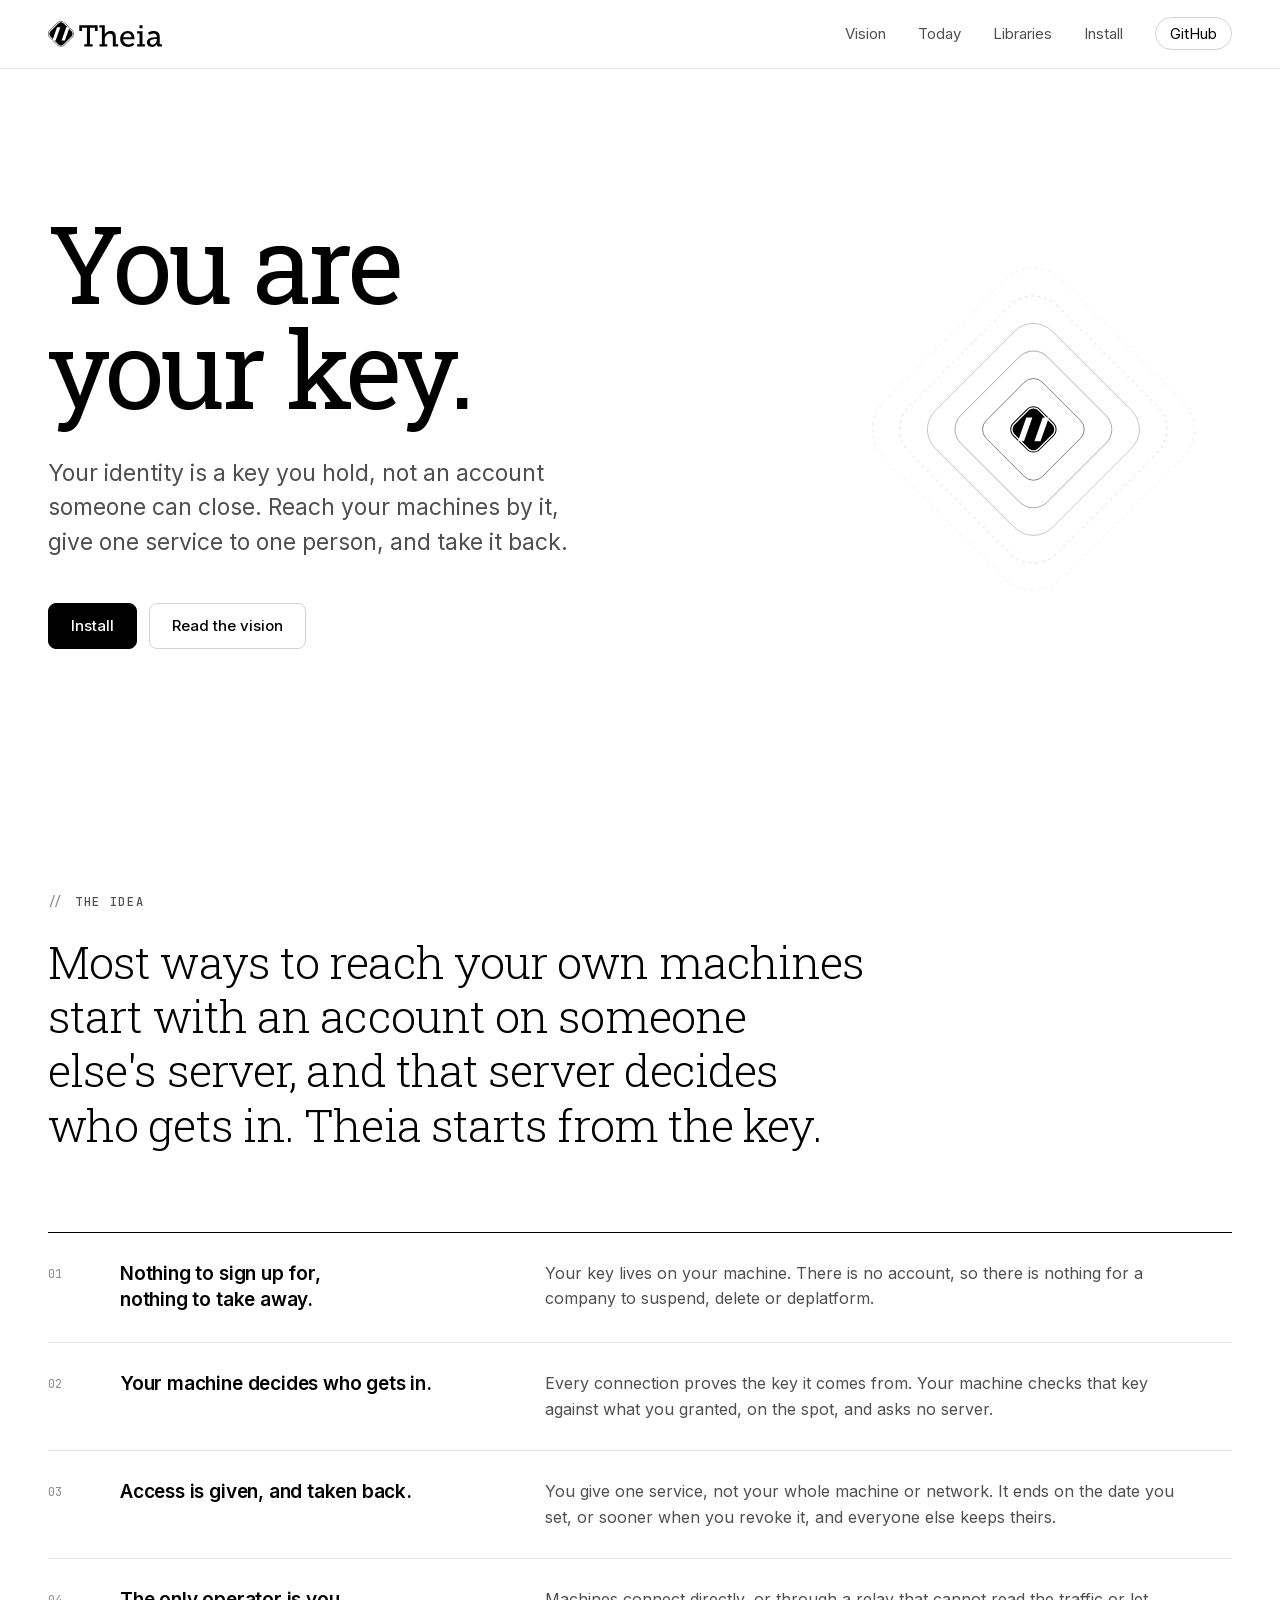
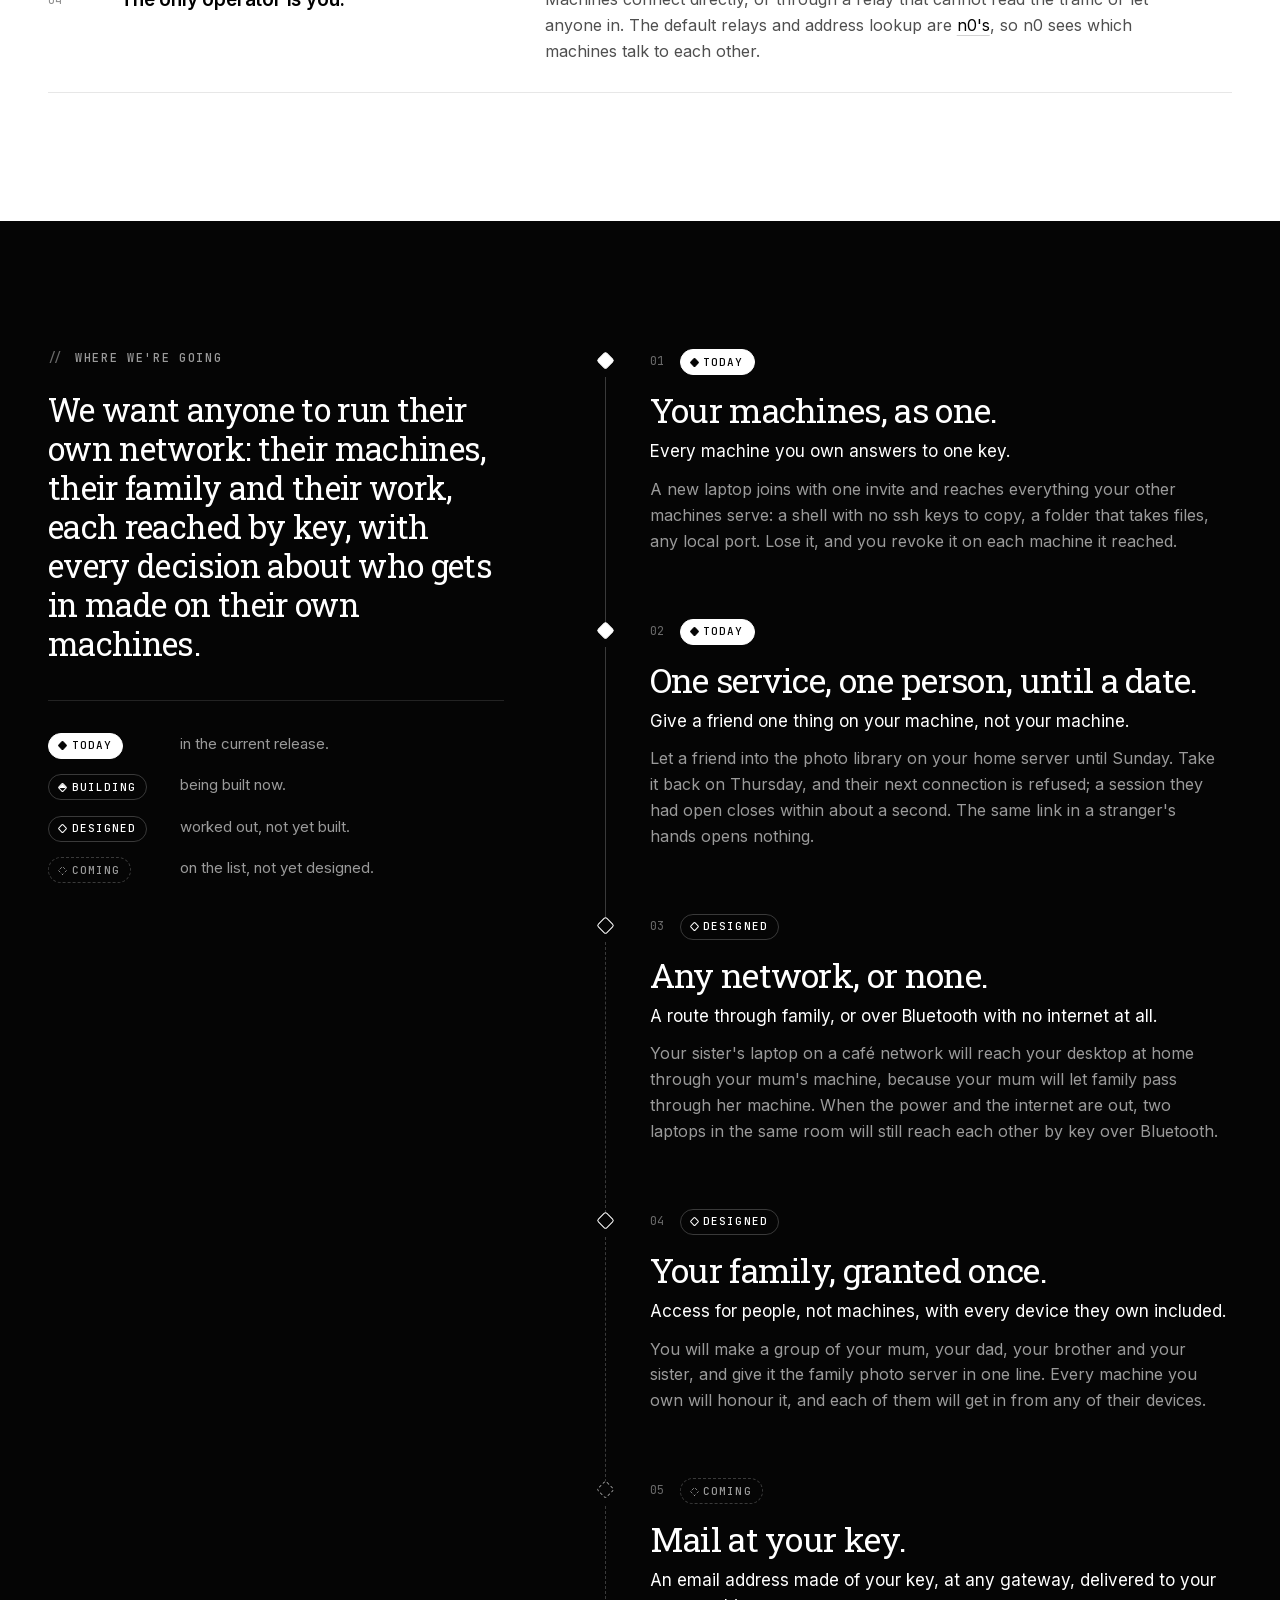
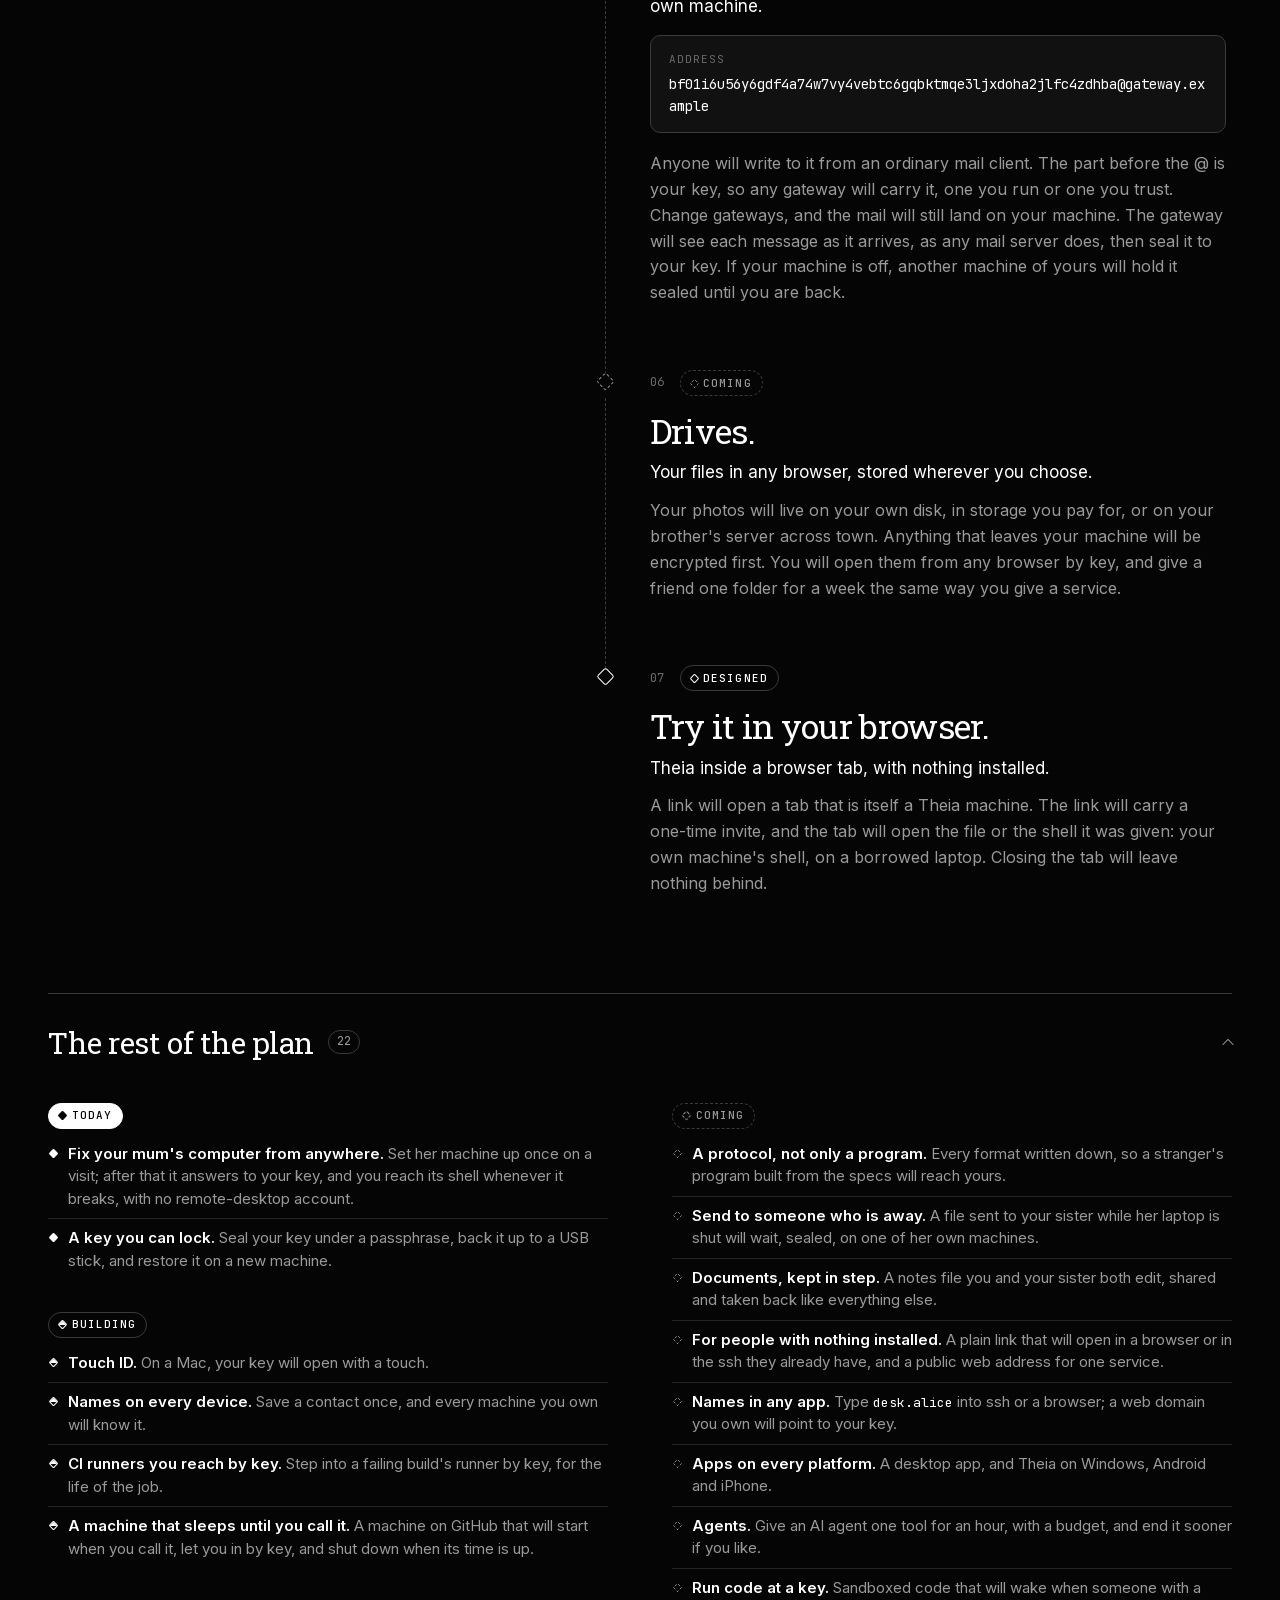
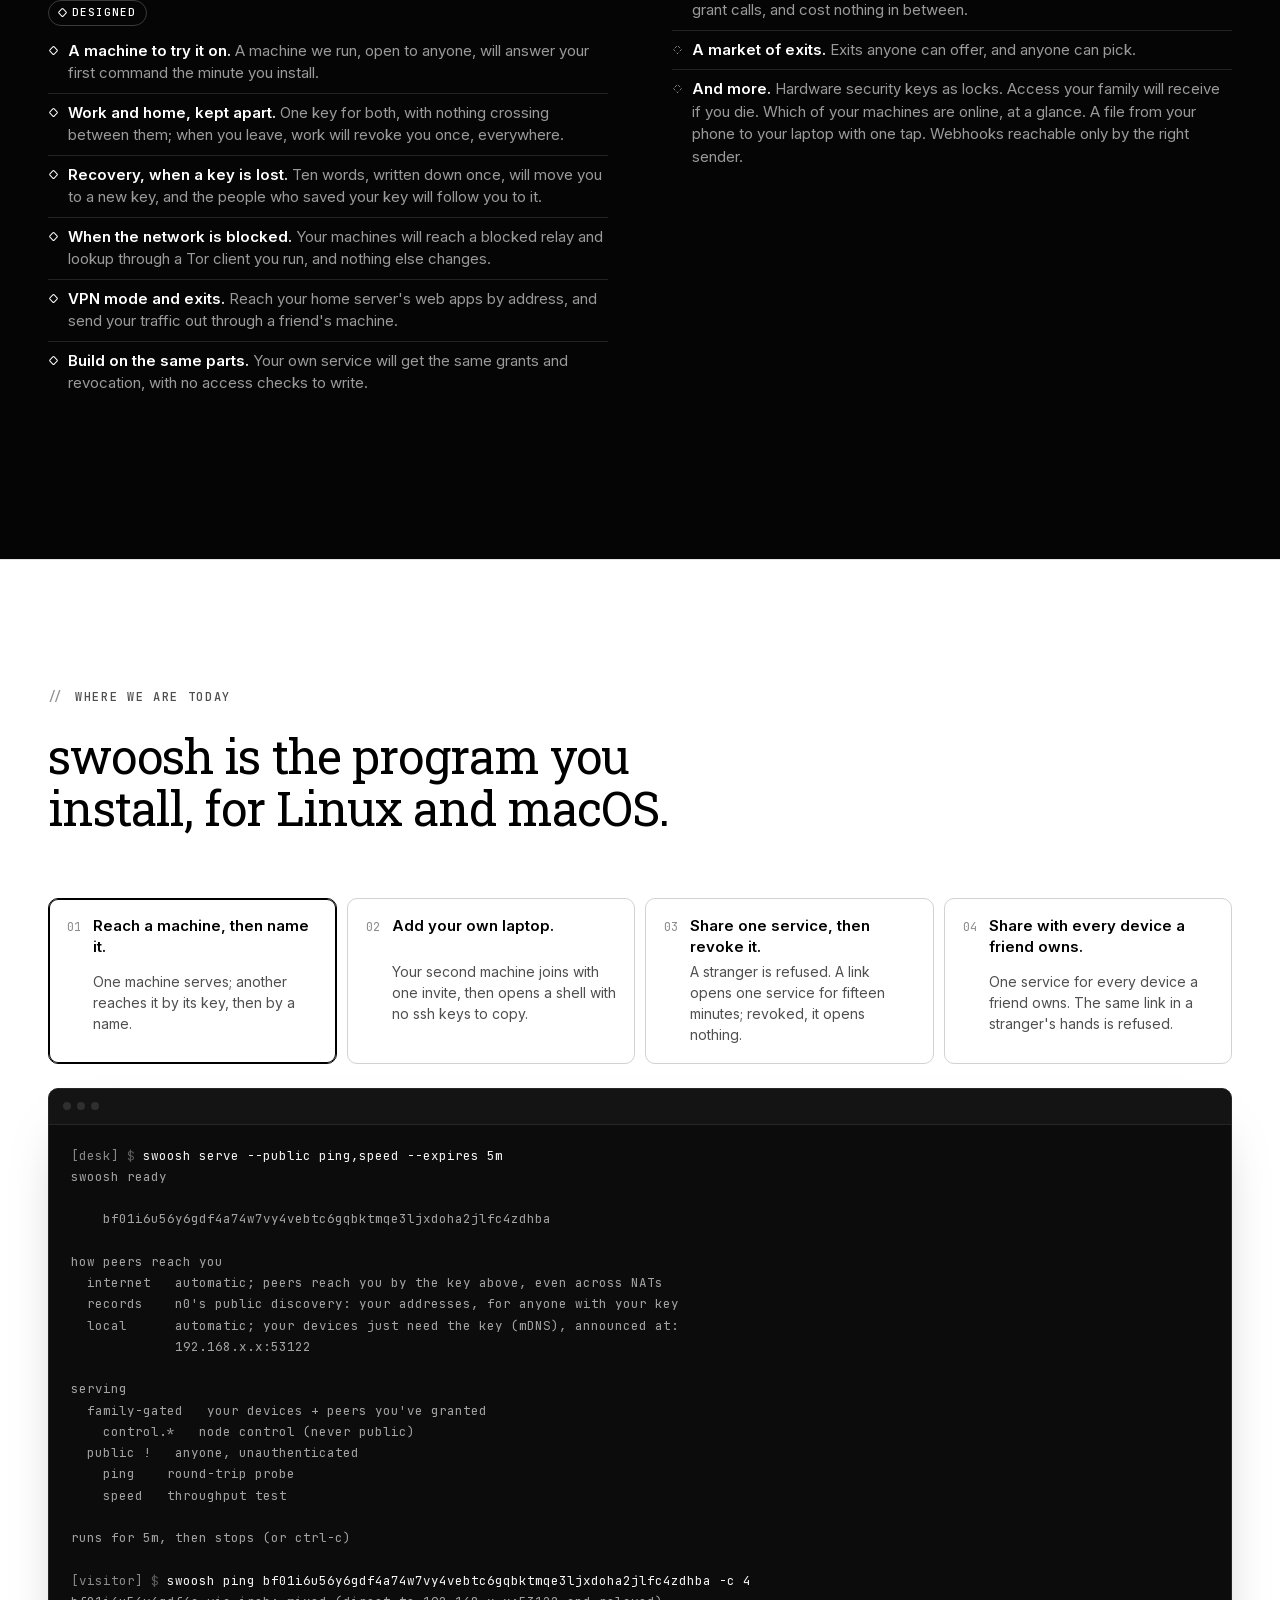
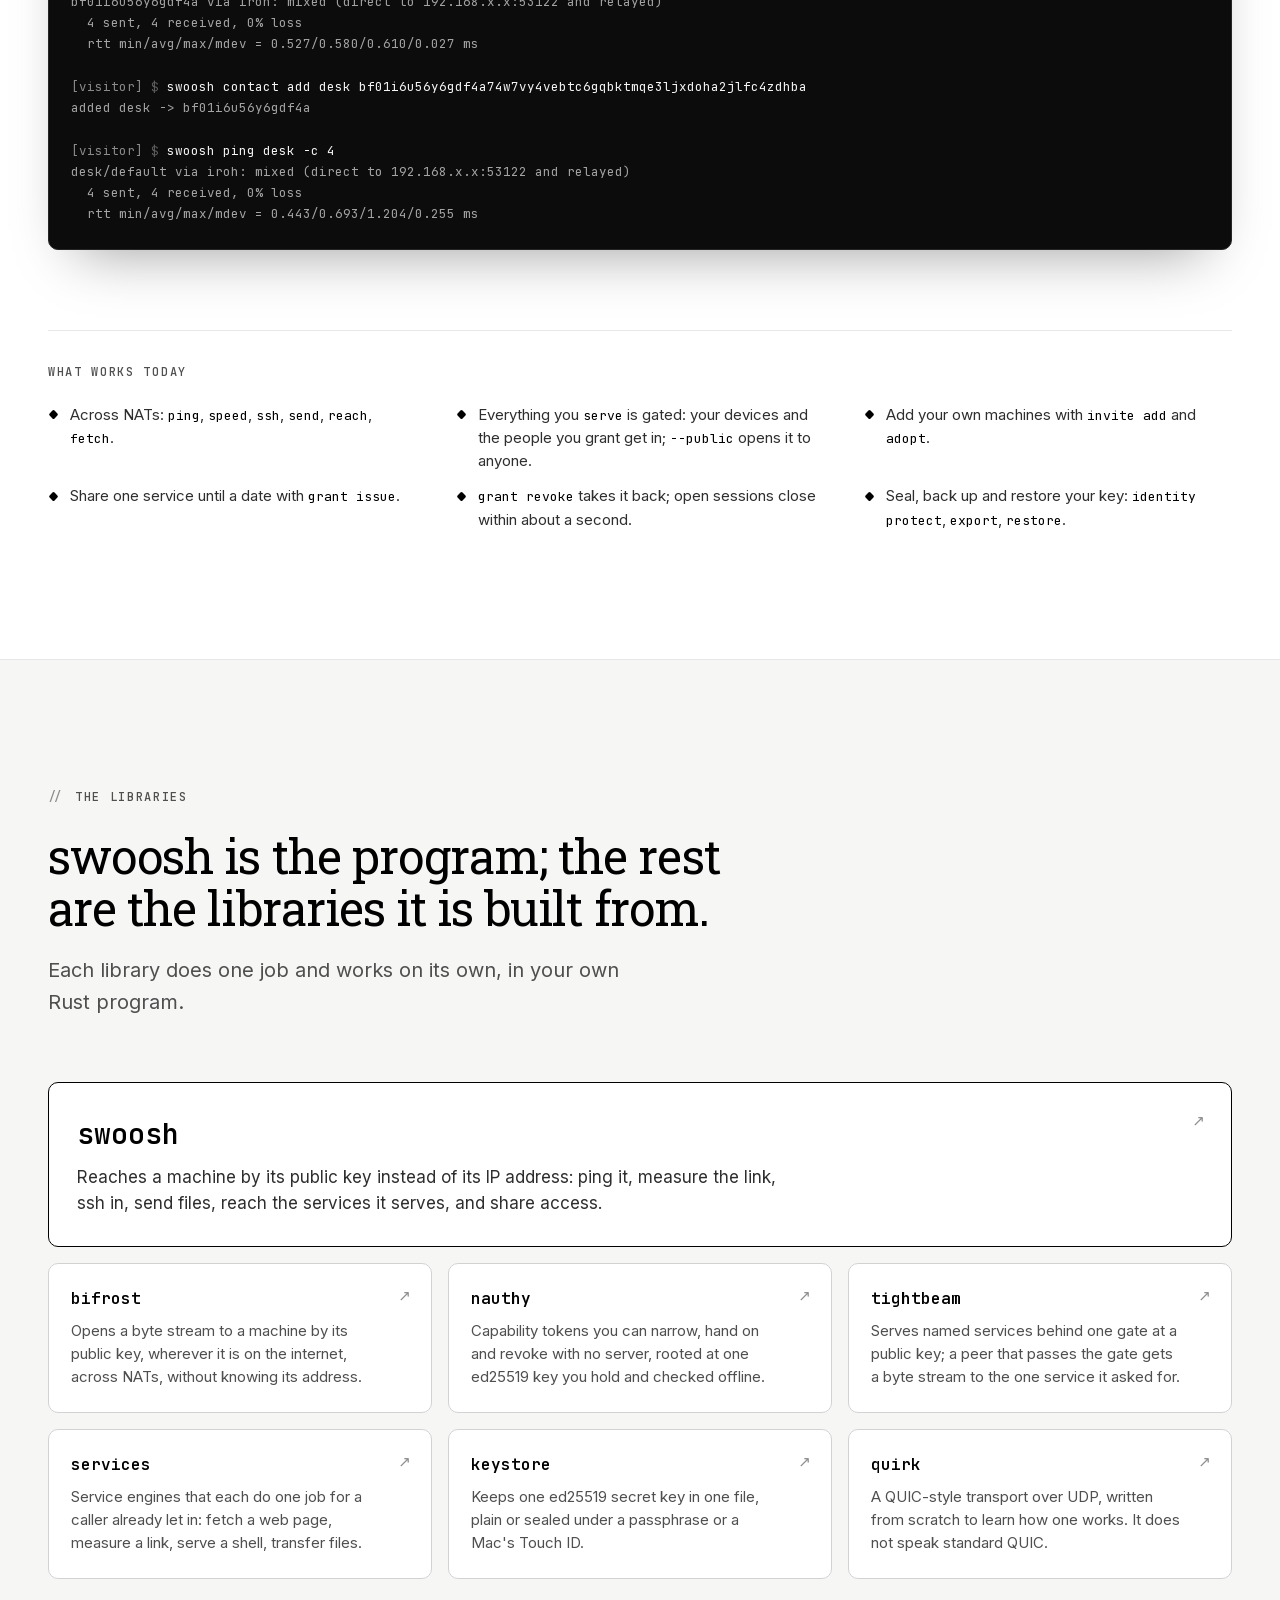
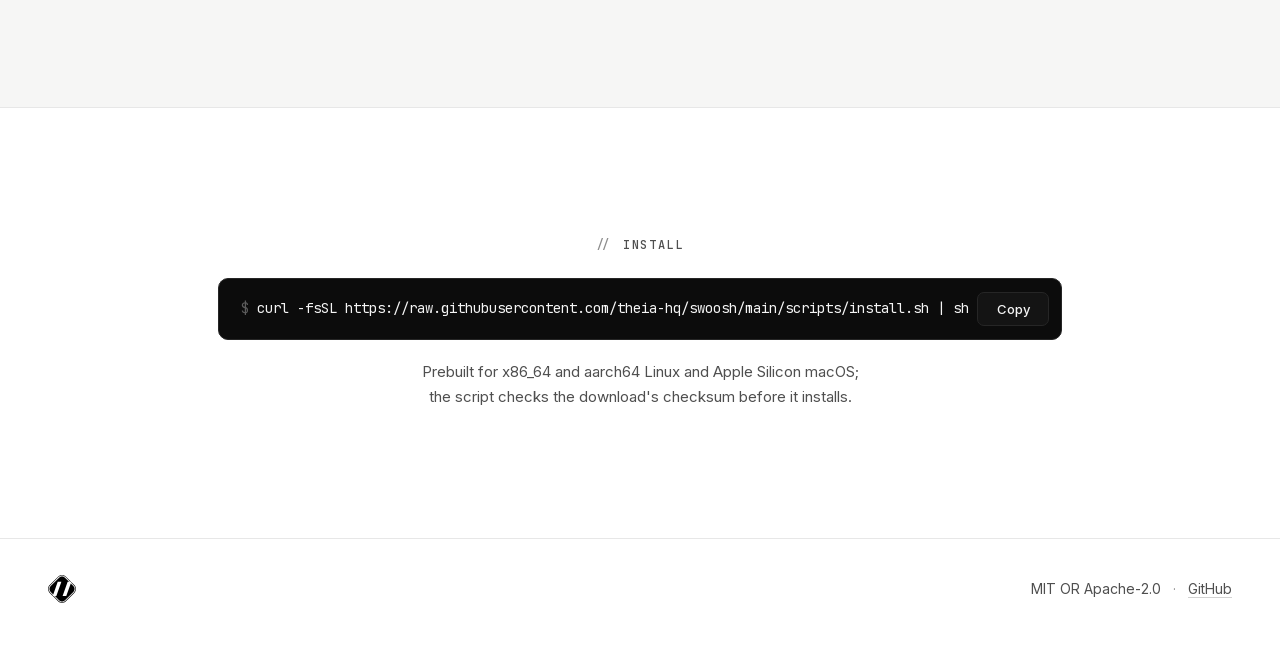
==== commit 319e2fd6: "Cut the self-run claim until it has run" ====
--- a/index.html
+++ b/index.html
@@ -91,7 +91,7 @@
         <li class="principle">
           <span class="principle__num" aria-hidden="true">04</span>
           <h3>The only operator is you.</h3>
-          <p>Machines connect directly, or through a relay that cannot read the traffic or let anyone in. The default relays and address lookup are <a href="https://n0.computer">n0's</a>, so n0 sees which machines talk to each other.<span data-pending-run> You can run both.</span></p>
+          <p>Machines connect directly, or through a relay that cannot read the traffic or let anyone in. The default relays and address lookup are <a href="https://n0.computer">n0's</a>, so n0 sees which machines talk to each other.</p>
         </li>
       </ol>
     </div>
